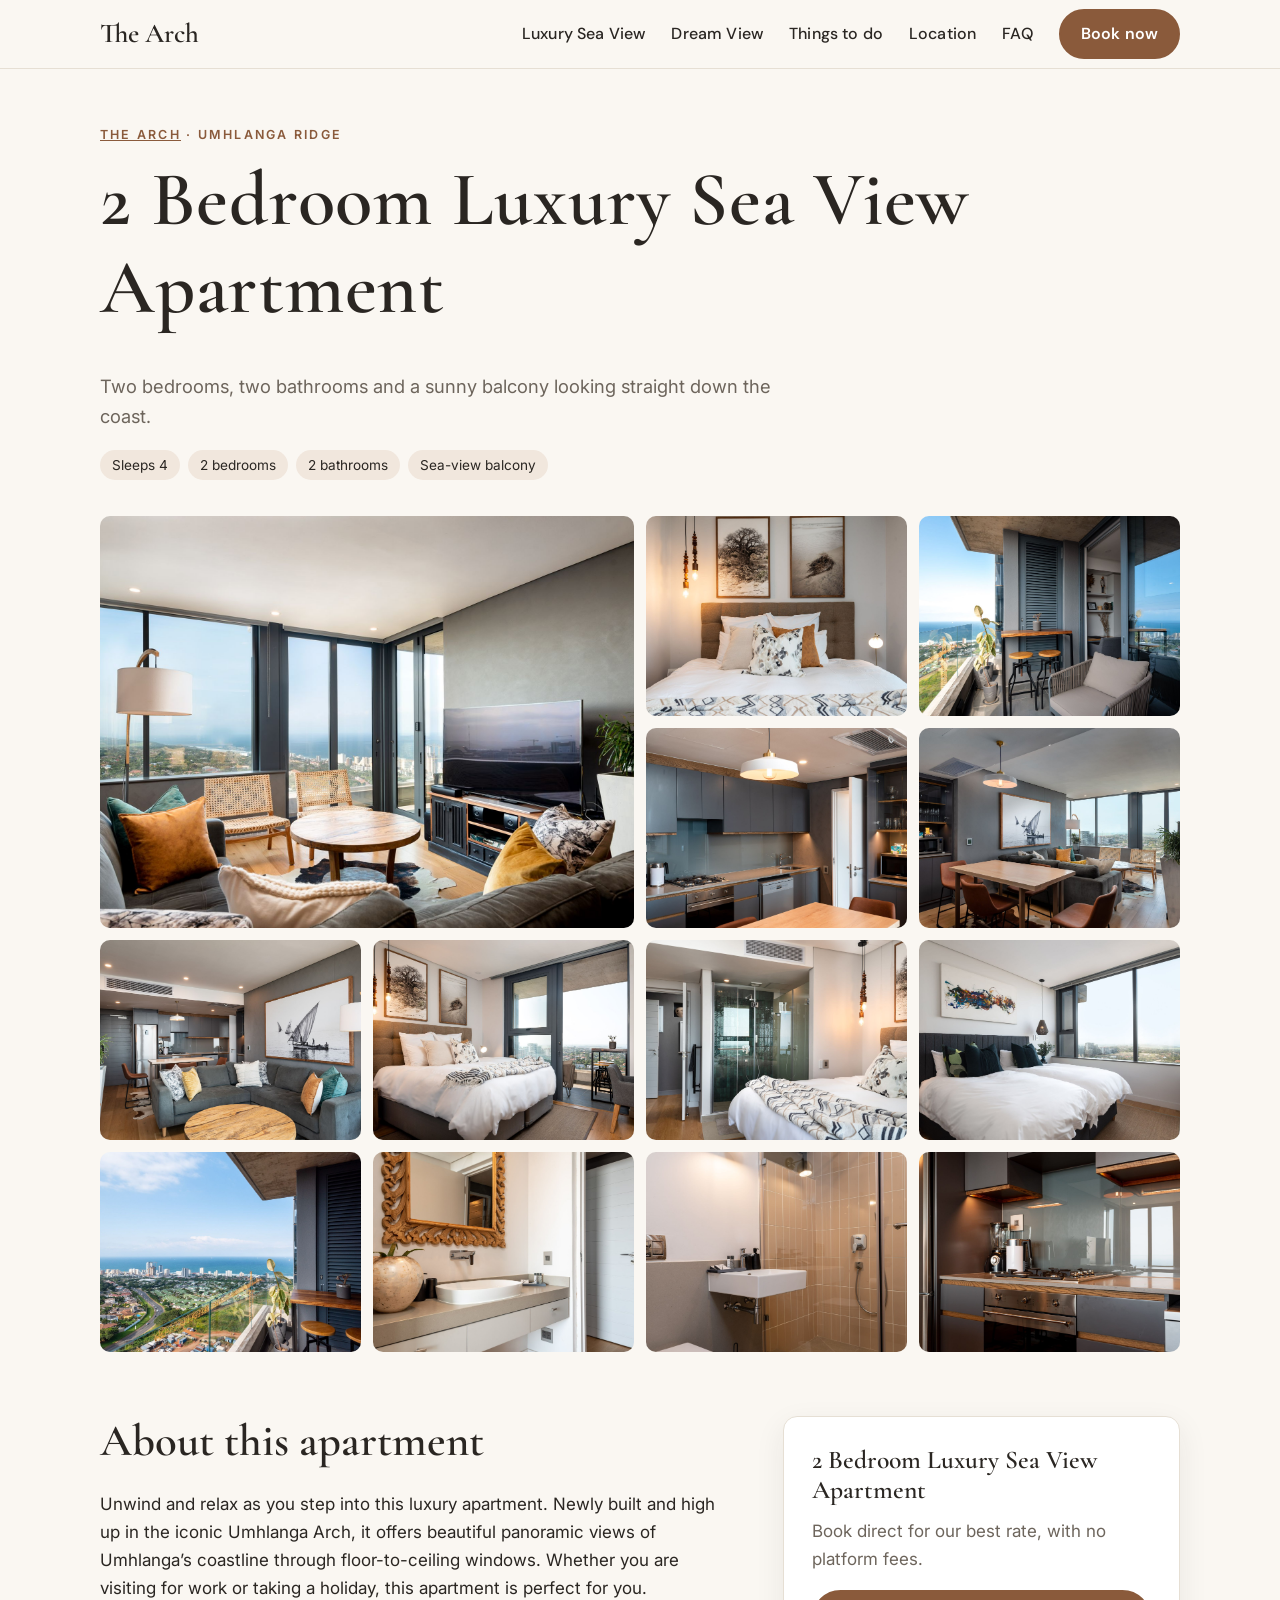
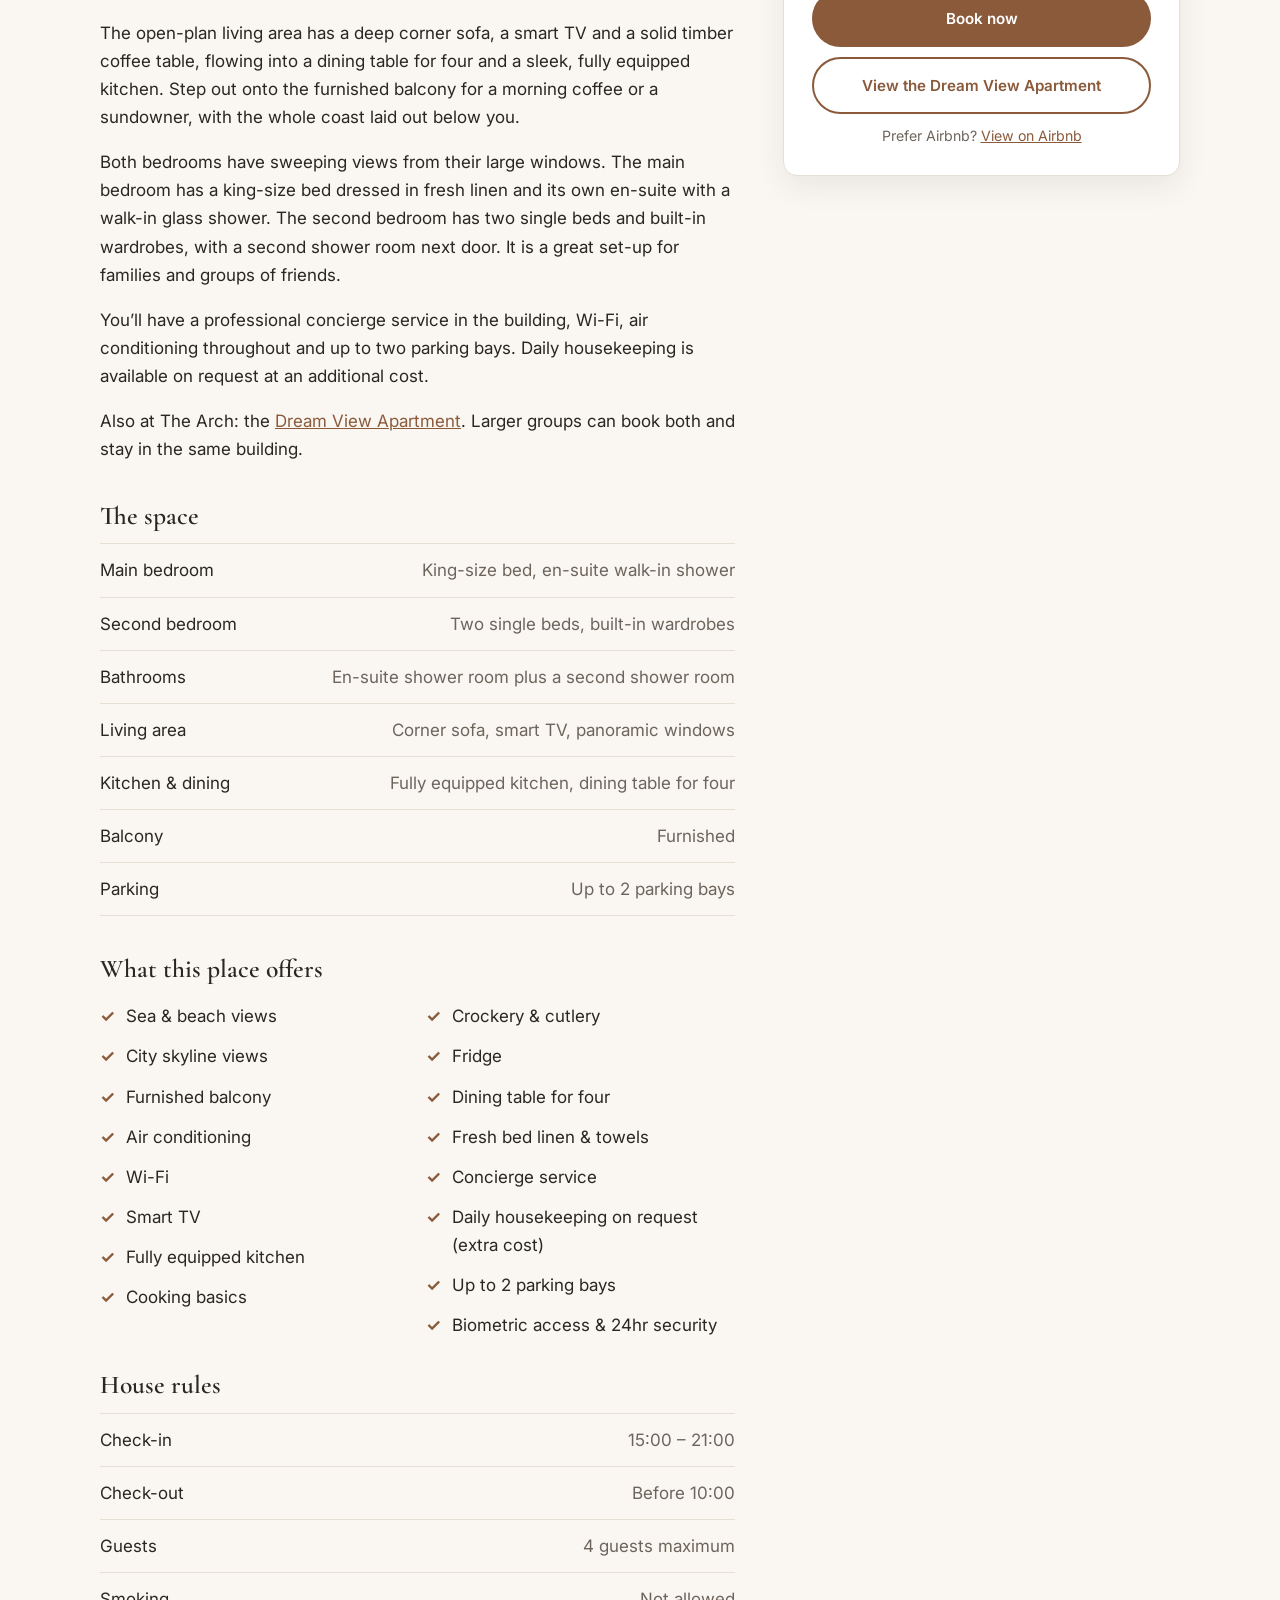
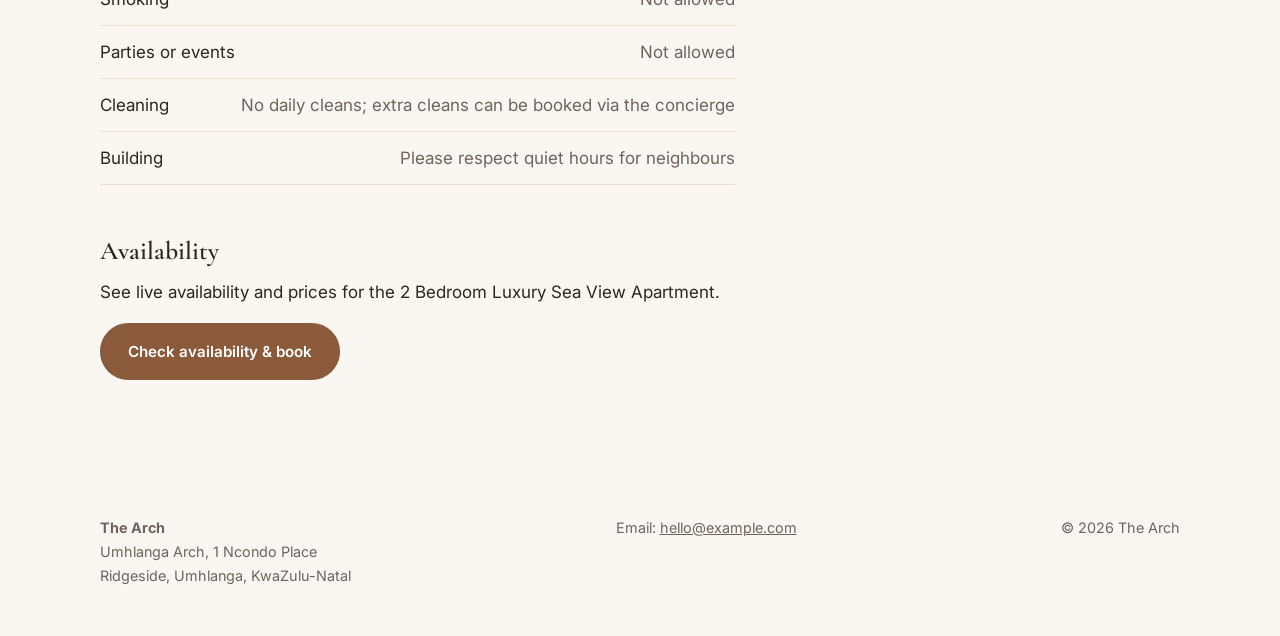
==== apartment-1.html @ df435fd0 "Use the balcony sea view as the home hero and add feature icons Co-Authored-By: Claude Opus 5.5 <nor" ====
<!DOCTYPE html>
<html lang="en-GB">
<head>
  <meta charset="utf-8">
  <meta name="viewport" content="width=device-width, initial-scale=1">
  <title>2 Bedroom Luxury Sea View Apartment | The Arch, Umhlanga</title>
  <meta name="description" content="2 Bedroom Luxury Sea View Apartment at The Arch, Umhlanga: Two bedrooms, two bathrooms and a sunny balcony looking straight down the coast.">
  <meta property="og:title" content="2 Bedroom Luxury Sea View Apartment | The Arch, Umhlanga">
  <meta property="og:description" content="2 Bedroom Luxury Sea View Apartment at The Arch, Umhlanga: Two bedrooms, two bathrooms and a sunny balcony looking straight down the coast.">
  <meta property="og:image" content="images/apartment-1/balcony-view.jpg">
  <link rel="preconnect" href="https://fonts.googleapis.com">
  <link rel="preconnect" href="https://fonts.gstatic.com" crossorigin>
  <link href="https://fonts.googleapis.com/css2?family=Cormorant+Garamond:wght@500;600&family=DM+Sans:wght@400;500;600&family=Inter:wght@400;600&display=swap" rel="stylesheet">
  <link rel="stylesheet" href="css/style.css">
</head>
<body>

<header class="site-header">
  <div class="container header-inner">
    <a class="brand" href="index.html">The Arch</a>
    <button class="nav-toggle" aria-label="Menu" aria-expanded="false">☰</button>
    <nav class="site-nav">
      <a href="apartment-1.html">Luxury Sea View</a>
      <a href="apartment-2.html">Dream View</a>
      <a href="things-to-do.html">Things to do</a>
      <a href="index.html#location">Location</a>
      <a href="index.html#faq">FAQ</a>
      <a class="btn" href="book.html">Book now</a>
    </nav>
  </div>
</header>

<section class="apt-hero">
  <div class="container">
    <div class="eyebrow"><a href="index.html">The Arch</a> · Umhlanga Ridge</div>
    <h1 data-apt-name="apartment-1">2 Bedroom Luxury Sea View Apartment</h1>
    <p class="lead">Two bedrooms, two bathrooms and a sunny balcony looking straight down the coast.</p>
    <ul class="facts"><li>Sleeps 4</li><li>2 bedrooms</li><li>2 bathrooms</li><li>Sea-view balcony</li></ul>
    <div class="gallery" data-gallery>
      <img src="images/apartment-1/cover.jpg" alt="Open-plan lounge with ocean views" loading="lazy">
      <img src="images/apartment-1/main-bedroom.jpg" alt="King bedroom" loading="lazy">
      <img src="images/apartment-1/balcony.jpg" alt="Furnished balcony with ocean view" loading="lazy">
      <img src="images/apartment-1/kitchen.jpg" alt="Fully equipped kitchen" loading="lazy">
      <img src="images/apartment-1/dining.jpg" alt="Dining and living area" loading="lazy">
      <img src="images/apartment-1/living.jpg" alt="Lounge with corner sofa" loading="lazy">
      <img src="images/apartment-1/main-bedroom-view.jpg" alt="Main bedroom with view" loading="lazy">
      <img src="images/apartment-1/ensuite.jpg" alt="En-suite with walk-in shower" loading="lazy">
      <img src="images/apartment-1/second-bedroom.jpg" alt="Twin bedroom" loading="lazy">
      <img src="images/apartment-1/balcony-view.jpg" alt="Balcony overlooking the coast" loading="lazy">
      <img src="images/apartment-1/vanity.jpg" alt="Bathroom vanity" loading="lazy">
      <img src="images/apartment-1/bathroom.jpg" alt="Second shower room" loading="lazy">
      <img src="images/apartment-1/kitchen-detail.jpg" alt="Kitchen details" loading="lazy">
    </div>
  </div>
</section>

<section class="section" style="padding-top:40px">
  <div class="container apt-layout">
    <div>
      <h2>About this apartment</h2>
      <p>Unwind and relax as you step into this luxury apartment. Newly built and high up in the iconic Umhlanga Arch, it offers beautiful panoramic views of Umhlanga’s coastline through floor-to-ceiling windows. Whether you are visiting for work or taking a holiday, this apartment is perfect for you.</p>
      <p>The open-plan living area has a deep corner sofa, a smart TV and a solid timber coffee table, flowing into a dining table for four and a sleek, fully equipped kitchen. Step out onto the furnished balcony for a morning coffee or a sundowner, with the whole coast laid out below you.</p>
      <p>Both bedrooms have sweeping views from their large windows. The main bedroom has a king-size bed dressed in fresh linen and its own en-suite with a walk-in glass shower. The second bedroom has two single beds and built-in wardrobes, with a second shower room next door. It is a great set-up for families and groups of friends.</p>
      <p>You’ll have a professional concierge service in the building, Wi-Fi, air conditioning throughout and up to two parking bays. Daily housekeeping is available on request at an additional cost.</p>
      <p>Also at The Arch: the <a href="apartment-2.html" data-apt-name="apartment-2">Dream View Apartment</a>. Larger groups can book both and stay in the same building.</p>

      <h3 style="margin-top:1.5em">The space</h3>
      <ul class="rules">
        <li><span>Main bedroom</span><span>King-size bed, en-suite walk-in shower</span></li>
        <li><span>Second bedroom</span><span>Two single beds, built-in wardrobes</span></li>
        <li><span>Bathrooms</span><span>En-suite shower room plus a second shower room</span></li>
        <li><span>Living area</span><span>Corner sofa, smart TV, panoramic windows</span></li>
        <li><span>Kitchen &amp; dining</span><span>Fully equipped kitchen, dining table for four</span></li>
        <li><span>Balcony</span><span>Furnished</span></li>
        <li><span>Parking</span><span>Up to 2 parking bays</span></li>
      </ul>

      <h3 style="margin-top:1.5em">What this place offers</h3>
      <ul class="amenities"><li>Sea &amp; beach views</li><li>City skyline views</li><li>Furnished balcony</li><li>Air conditioning</li><li>Wi-Fi</li><li>Smart TV</li><li>Fully equipped kitchen</li><li>Cooking basics</li><li>Crockery &amp; cutlery</li><li>Fridge</li><li>Dining table for four</li><li>Fresh bed linen &amp; towels</li><li>Concierge service</li><li>Daily housekeeping on request (extra cost)</li><li>Up to 2 parking bays</li><li>Biometric access &amp; 24hr security</li></ul>

      <h3>House rules</h3>
      <ul class="rules">
        <li><span>Check-in</span><span>15:00 – 21:00</span></li>
        <li><span>Check-out</span><span>Before 10:00</span></li>
        <li><span>Guests</span><span>4 guests maximum</span></li>
        <li><span>Smoking</span><span>Not allowed</span></li>
        <li><span>Parties or events</span><span>Not allowed</span></li>
        <li><span>Cleaning</span><span>No daily cleans; extra cleans can be booked via the concierge</span></li>
        <li><span>Building</span><span>Please respect quiet hours for neighbours</span></li>
      </ul>

      <h3 style="margin-top:2em" id="availability">Availability</h3>
      <div data-embed="apartment-1">
        <p>See live availability and prices for the <span data-apt-name="apartment-1">2 Bedroom Luxury Sea View Apartment</span>.</p>
        <a class="btn" data-book="apartment-1" href="book.html">Check availability &amp; book</a>
      </div>
    </div>

    <aside class="book-panel">
      <h3 data-apt-name="apartment-1">2 Bedroom Luxury Sea View Apartment</h3>
      <p style="color:var(--muted)">Book direct for our best rate, with no platform fees.</p>
      <a class="btn" data-book="apartment-1" href="book.html">Book now</a>
      <a class="btn ghost" href="apartment-2.html">View the <span data-apt-name="apartment-2">Dream View Apartment</span></a>
      <small>Prefer Airbnb? <a data-airbnb="apartment-1" href="#">View on Airbnb</a></small>
    </aside>
  </div>
</section>

<footer class="site-footer">
  <div class="container footer-inner">
    <div><strong>The Arch</strong><br>Umhlanga Arch, 1 Ncondo Place<br>Ridgeside, Umhlanga, KwaZulu-Natal</div>
    <div>
      Email: <a data-email href="#"></a><br>
      <span data-phone-wrap>Phone / WhatsApp: <a data-phone href="#"></a></span>
    </div>
    <div>© <span id="year"></span> The Arch</div>
  </div>
</footer>

<div class="lightbox" hidden>
  <button class="lightbox-close" aria-label="Close">×</button>
  <button class="lightbox-prev" aria-label="Previous photo">‹</button>
  <img alt="">
  <button class="lightbox-next" aria-label="Next photo">›</button>
</div>

<script src="js/config.js"></script>
<script src="js/main.js"></script>
</body>
</html>
---- css/style.css ----
:root {
  --bg: #faf7f2;
  --surface: #ffffff;
  --ink: #2a2622;
  --muted: #6d655c;
  --line: #e6dfd4;
  --accent: #8a5a3b;
  --accent-ink: #ffffff;
  --accent-soft: #f1e7dd;
  --radius: 14px;
  --shadow: 0 10px 30px rgba(42, 38, 34, 0.08);
  --max: 1120px;
  --serif: "Cormorant Garamond", Georgia, "Times New Roman", serif;
  --sans: "Inter", system-ui, -apple-system, "Segoe UI", Roboto, sans-serif;
}

*, *::before, *::after { box-sizing: border-box; }
html { scroll-behavior: smooth; }
body {
  margin: 0;
  background: var(--bg);
  color: var(--ink);
  font-family: var(--sans);
  font-size: 17px;
  line-height: 1.65;
  -webkit-font-smoothing: antialiased;
}
img { max-width: 100%; display: block; }
a { color: var(--accent); }
h1, h2, h3 { font-family: var(--serif); font-weight: 600; line-height: 1.15; margin: 0 0 .5em; }
h1 { font-size: clamp(2.6rem, 7vw, 4.8rem); letter-spacing: .01em; }
h2 { font-size: clamp(2rem, 4.5vw, 2.8rem); }
h3 { font-size: 1.6rem; }
p { margin: 0 0 1em; }

.container { width: 100%; max-width: var(--max); margin: 0 auto; padding: 0 20px; }
.section { padding: 88px 0; }
.section.alt { background: var(--surface); border-top: 1px solid var(--line); border-bottom: 1px solid var(--line); }
.eyebrow { text-transform: uppercase; letter-spacing: .18em; font-size: .78rem; color: var(--accent); font-weight: 600; margin-bottom: .8em; }
.lead { font-size: 1.15rem; color: var(--muted); max-width: 680px; }
.center { text-align: center; }
.center .lead { margin-left: auto; margin-right: auto; }

/* Buttons */
.btn {
  display: inline-block; padding: 14px 26px; border-radius: 999px;
  background: var(--accent); color: var(--accent-ink); text-decoration: none;
  font-weight: 600; font-size: .95rem; border: 2px solid var(--accent);
  transition: transform .15s ease, background .15s ease;
}
.btn:hover { transform: translateY(-1px); background: #744a2f; border-color: #744a2f; }
.btn.ghost { background: transparent; color: var(--accent); }
.btn.ghost:hover { background: var(--accent-soft); }
.btn.light { background: #fff; color: var(--ink); border-color: #fff; }
.btn.outline-light { background: transparent; color: #fff; border-color: #fff; }
.btn.outline-light:hover { background: rgba(255,255,255,.15); }
.btn-row { display: flex; flex-wrap: wrap; gap: 12px; }

/* Header */
.site-header {
  position: sticky; top: 0; z-index: 50;
  background: rgba(250, 247, 242, .92); backdrop-filter: blur(8px);
  border-bottom: 1px solid var(--line);
}
.header-inner { display: flex; align-items: center; justify-content: space-between; height: 68px; }
.brand { font-family: var(--serif); font-size: 1.7rem; font-weight: 600; color: var(--ink); text-decoration: none; }
.site-nav { display: flex; gap: 26px; align-items: center; }
.site-nav a { color: var(--ink); text-decoration: none; font-family: "DM Sans", var(--sans); font-size: 1rem; font-weight: 500; letter-spacing: .01em; }
.site-nav a:hover { color: var(--accent); }
.site-nav .btn { color: var(--accent-ink); padding: 10px 20px; font-weight: 600; }
.nav-toggle { display: none; background: none; border: 0; font-size: 1.6rem; cursor: pointer; color: var(--ink); }

@media (max-width: 820px) {
  .nav-toggle { display: block; }
  .site-nav {
    display: none; position: absolute; top: 68px; left: 0; right: 0;
    flex-direction: column; gap: 0; background: var(--bg); border-bottom: 1px solid var(--line);
  }
  .site-nav.open { display: flex; }
  .site-nav a { padding: 14px 20px; width: 100%; }
  .site-nav .btn { margin: 10px 20px 16px; width: auto; text-align: center; }
}

/* Hero */
.hero { position: relative; min-height: 78vh; display: flex; align-items: flex-end; color: #fff; overflow: hidden; }
.hero-media { position: absolute; inset: 0; width: 100%; height: 100%; object-fit: cover; }
.hero::after { content: ""; position: absolute; inset: 0; background: linear-gradient(180deg, rgba(0,0,0,.1) 20%, rgba(0,0,0,.65)); }
.hero-content { position: relative; z-index: 1; padding-bottom: 72px; }
.hero .eyebrow { color: #f3dcc8; }
.hero p { font-size: 1.2rem; max-width: 560px; opacity: .95; }

/* Apartment cards */
.grid-2 { display: grid; grid-template-columns: repeat(2, 1fr); gap: 32px; }
@media (max-width: 820px) { .grid-2 { grid-template-columns: 1fr; } }
.card { background: var(--surface); border: 1px solid var(--line); border-radius: var(--radius); overflow: hidden; box-shadow: var(--shadow); display: flex; flex-direction: column; }
.card-media { aspect-ratio: 4 / 3; width: 100%; object-fit: cover; }
.card-body { padding: 28px; display: flex; flex-direction: column; flex: 1; }
.card-body .btn-row { margin-top: auto; padding-top: 12px; }
.facts { display: flex; flex-wrap: wrap; gap: 8px; list-style: none; padding: 0; margin: 0 0 18px; }
.facts li { background: var(--accent-soft); color: var(--ink); border-radius: 999px; padding: 4px 12px; font-size: .85rem; }

/* Features */
.features { display: grid; grid-template-columns: repeat(auto-fit, minmax(220px, 1fr)); gap: 24px; margin-top: 40px; }
.feature { padding: 8px 12px; text-align: center; }
.feature-icon { width: 44px; height: 44px; margin: 0 auto 14px; display: block; fill: none; stroke: var(--accent); stroke-width: 1.4; stroke-linecap: round; stroke-linejoin: round; }
.feature h3 { font-size: 1.3rem; margin-bottom: .3em; }
.feature p { color: var(--muted); margin: 0; font-size: .95rem; }

/* Gallery */
.gallery { display: grid; grid-template-columns: repeat(4, 1fr); grid-auto-rows: 200px; gap: 12px; margin-top: 36px; }
.gallery > * { width: 100%; height: 100%; object-fit: cover; border-radius: 10px; }
.gallery > :first-child { grid-column: span 2; grid-row: span 2; }
@media (max-width: 820px) {
  .gallery { grid-template-columns: repeat(2, 1fr); grid-auto-rows: 160px; }
}

.gallery img { cursor: zoom-in; transition: opacity .15s ease; }
.gallery img:hover { opacity: .9; }
.lightbox { position: fixed; inset: 0; z-index: 100; background: rgba(20, 18, 16, .94); display: flex; align-items: center; justify-content: center; padding: 24px; }
.lightbox[hidden] { display: none; }
.lightbox img { max-width: 100%; max-height: 90vh; border-radius: 8px; }
.lightbox button { position: absolute; background: none; border: 0; color: #fff; font-size: 2.6rem; cursor: pointer; padding: 8px 16px; line-height: 1; }
.lightbox-close { top: 12px; right: 12px; }
.lightbox-prev { left: 8px; top: 50%; transform: translateY(-50%); }
.lightbox-next { right: 8px; top: 50%; transform: translateY(-50%); }

/* Apartment page */
.apt-hero { padding: 56px 0 24px; }
.apt-layout { display: grid; grid-template-columns: 1.6fr 1fr; gap: 48px; align-items: start; }
@media (max-width: 900px) { .apt-layout { grid-template-columns: 1fr; } }
.book-panel { position: sticky; top: 92px; background: var(--surface); border: 1px solid var(--line); border-radius: var(--radius); padding: 28px; box-shadow: var(--shadow); }
.book-panel .btn { width: 100%; text-align: center; margin-bottom: 10px; }
.book-panel small { color: var(--muted); display: block; text-align: center; }
.amenities { columns: 2; list-style: none; padding: 0; margin: 0 0 1.5em; }
.amenities li { padding: 6px 0 6px 26px; position: relative; break-inside: avoid; }
.amenities li::before { content: "✓"; position: absolute; left: 0; color: var(--accent); font-weight: 700; }
@media (max-width: 560px) { .amenities { columns: 1; } }
.rules { list-style: none; padding: 0; margin: 0; border-top: 1px solid var(--line); }
.rules li { display: flex; justify-content: space-between; gap: 16px; padding: 12px 0; border-bottom: 1px solid var(--line); }
.rules li span:last-child { color: var(--muted); text-align: right; }

/* Booking */
.booking-frame { width: 100%; min-height: 640px; border: 1px solid var(--line); border-radius: var(--radius); background: #fff; }
.book-choice { text-align: center; }
.book-choice .card-body { align-items: center; }

/* Reviews */
.reviews { display: grid; grid-template-columns: repeat(auto-fit, minmax(260px, 1fr)); gap: 24px; margin-top: 36px; }
.review { background: var(--bg); border: 1px solid var(--line); border-radius: var(--radius); padding: 28px; }
.review p { font-family: var(--serif); font-size: 1.25rem; line-height: 1.45; }
.review cite { color: var(--muted); font-style: normal; font-size: .9rem; }
.stars { color: var(--accent); letter-spacing: 2px; margin-bottom: 10px; }

/* Location */
.map-wrap { border-radius: var(--radius); overflow: hidden; border: 1px solid var(--line); aspect-ratio: 16 / 10; }
.map-wrap iframe { width: 100%; height: 100%; border: 0; }
.nearby { list-style: none; padding: 0; margin: 0; }
.nearby li { display: flex; justify-content: space-between; padding: 10px 0; border-bottom: 1px solid var(--line); }
.nearby li span:last-child { color: var(--muted); }

/* FAQ */
.faq { max-width: 760px; margin: 36px auto 0; }
.faq details { border-bottom: 1px solid var(--line); padding: 18px 0; }
.faq summary { cursor: pointer; font-weight: 600; list-style: none; display: flex; justify-content: space-between; }
.faq summary::after { content: "+"; color: var(--accent); font-size: 1.3rem; line-height: 1; }
.faq details[open] summary::after { content: "–"; }
.faq details p { color: var(--muted); margin: 12px 0 0; }

/* CTA band */
.cta-band { background: var(--ink); color: #fff; text-align: center; padding: 80px 0; }
.cta-band .lead { color: #d8d0c6; }
.cta-band .btn-row { justify-content: center; margin-top: 24px; }

/* Footer */
.site-footer { padding: 48px 0; font-size: .9rem; color: var(--muted); }
.footer-inner { display: flex; flex-wrap: wrap; justify-content: space-between; gap: 24px; }
.site-footer a { color: var(--muted); }

/* Things to do */
.hero-short { min-height: 52vh; }
.place-grid { display: grid; grid-template-columns: repeat(auto-fill, minmax(300px, 1fr)); gap: 24px; margin-top: 28px; align-items: start; }
.place { background: var(--surface); border: 1px solid var(--line); border-radius: var(--radius); overflow: hidden; }
.place summary { list-style: none; cursor: pointer; display: block; }
.place summary::-webkit-details-marker { display: none; }
.place summary:focus-visible { outline: 3px solid var(--accent); outline-offset: 2px; }
.place-media { position: relative; display: block; aspect-ratio: 4 / 3; }
.place-media img { width: 100%; height: 100%; object-fit: cover; transition: transform .4s ease; }
.place summary:hover .place-media img { transform: scale(1.03); }
.place-media::after { content: ""; position: absolute; inset: 0; background: linear-gradient(180deg, rgba(0,0,0,0) 35%, rgba(0,0,0,.78)); }
.place-label { position: absolute; left: 18px; right: 18px; bottom: 16px; z-index: 1; color: #fff; display: flex; flex-direction: column; gap: 2px; }
.place-label .place-title { font-family: var(--serif); font-size: 1.6rem; line-height: 1.15; text-shadow: 0 1px 8px rgba(0,0,0,.45); }
.place-label .place-time { color: #f3dcc8; font-size: .85rem; font-weight: 600; }
.place-more { display: flex; justify-content: space-between; align-items: center; padding: 12px 18px; color: var(--accent); font-size: .9rem; font-weight: 600; }
.place-more::after { content: "+"; font-size: 1.3rem; line-height: 1; }
.place[open] .place-more::after { content: "–"; }
.place p { margin: 0; padding: 0 18px 18px; color: var(--muted); font-size: .95rem; }
.place-list { display: grid; grid-template-columns: repeat(auto-fill, minmax(300px, 1fr)); gap: 16px; margin-top: 28px; align-items: start; }
.section.alt .place { background: var(--bg); }
.place-text summary { padding: 18px 18px 0; display: flex; flex-direction: column; gap: 2px; }
.place-text .place-title { font-family: var(--serif); font-size: 1.4rem; line-height: 1.2; }
.place-text .place-time { color: var(--accent); font-size: .85rem; font-weight: 600; }
.place-text .place-more { padding: 10px 0 16px; }
@media (prefers-reduced-motion: reduce) { .place-media img { transition: none; } }
.tip-grid { display: grid; grid-template-columns: repeat(var(--cols, 3), minmax(0, 1fr)); gap: 20px; margin-top: 24px; }
@media (max-width: 960px) { .tip-grid { grid-template-columns: repeat(2, minmax(0, 1fr)); } }
@media (max-width: 600px) { .tip-grid { grid-template-columns: 1fr; } }
.tip { background: var(--surface); border: 1px solid var(--line); border-radius: var(--radius); overflow: hidden; display: flex; flex-direction: column; }
.tip-img { width: 100%; aspect-ratio: 4 / 3; object-fit: cover; }
.tip-body { padding: 22px; display: flex; flex-direction: column; flex: 1; }
.section.alt .tip { background: var(--bg); }
.tip h3 { font-size: 1.45rem; margin-bottom: .15em; }
.tip-meta { color: var(--accent); font-size: .85rem; font-weight: 600; margin-bottom: .7em; }
.tip p { color: var(--muted); font-size: .95rem; margin: 0 0 1em; }
.tip a { margin-top: auto; font-weight: 600; font-size: .9rem; text-decoration: none; }
.tip a:hover { text-decoration: underline; }
.map-card { position: relative; display: block; border-radius: var(--radius); overflow: hidden; aspect-ratio: 16 / 10; max-width: 100%; }
.map-card img { width: 100%; height: 100%; object-fit: cover; transition: transform .4s ease; }
.map-card:hover img { transform: scale(1.03); }
.map-card::after { content: ""; position: absolute; inset: 0; background: linear-gradient(180deg, rgba(0,0,0,0) 40%, rgba(0,0,0,.7)); }
.map-card-label { position: absolute; left: 20px; right: 20px; bottom: 18px; z-index: 1; color: #fff; font-family: var(--serif); font-size: 1.5rem; display: flex; flex-direction: column; gap: 4px; }
.map-card-label span { font-family: var(--sans); font-size: .9rem; font-weight: 600; color: #f3dcc8; }
.map-wrap img { width: 100%; height: 100%; object-fit: cover; }
.credits { padding: 28px 0; font-size: .8rem; color: var(--muted); }
.credits summary { cursor: pointer; font-weight: 600; }
.credits ul { margin: 12px 0; padding-left: 18px; columns: 2; column-gap: 32px; }
.credits li { break-inside: avoid; margin-bottom: 4px; }
.credits a { color: var(--muted); }
@media (max-width: 700px) { .credits ul { columns: 1; } }
.gallery-7 > :nth-child(n+6) { grid-column: span 2; }
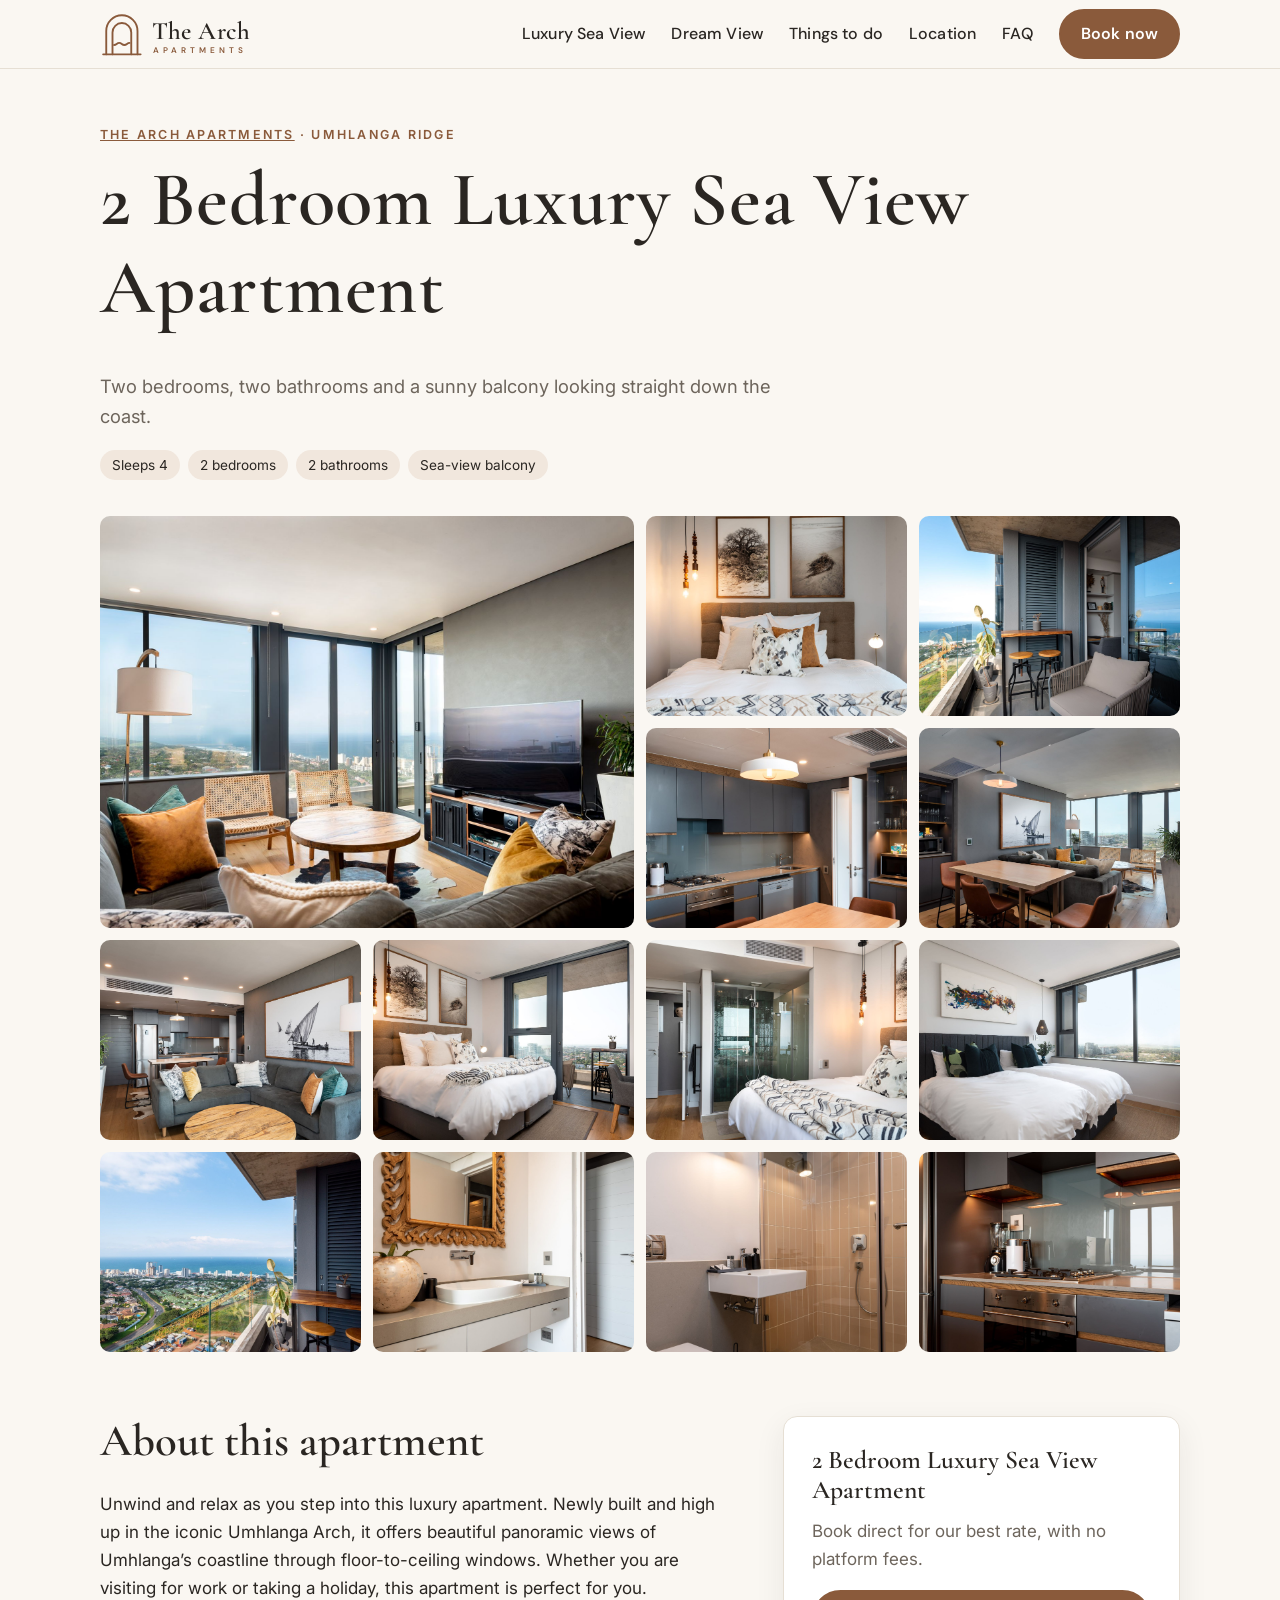
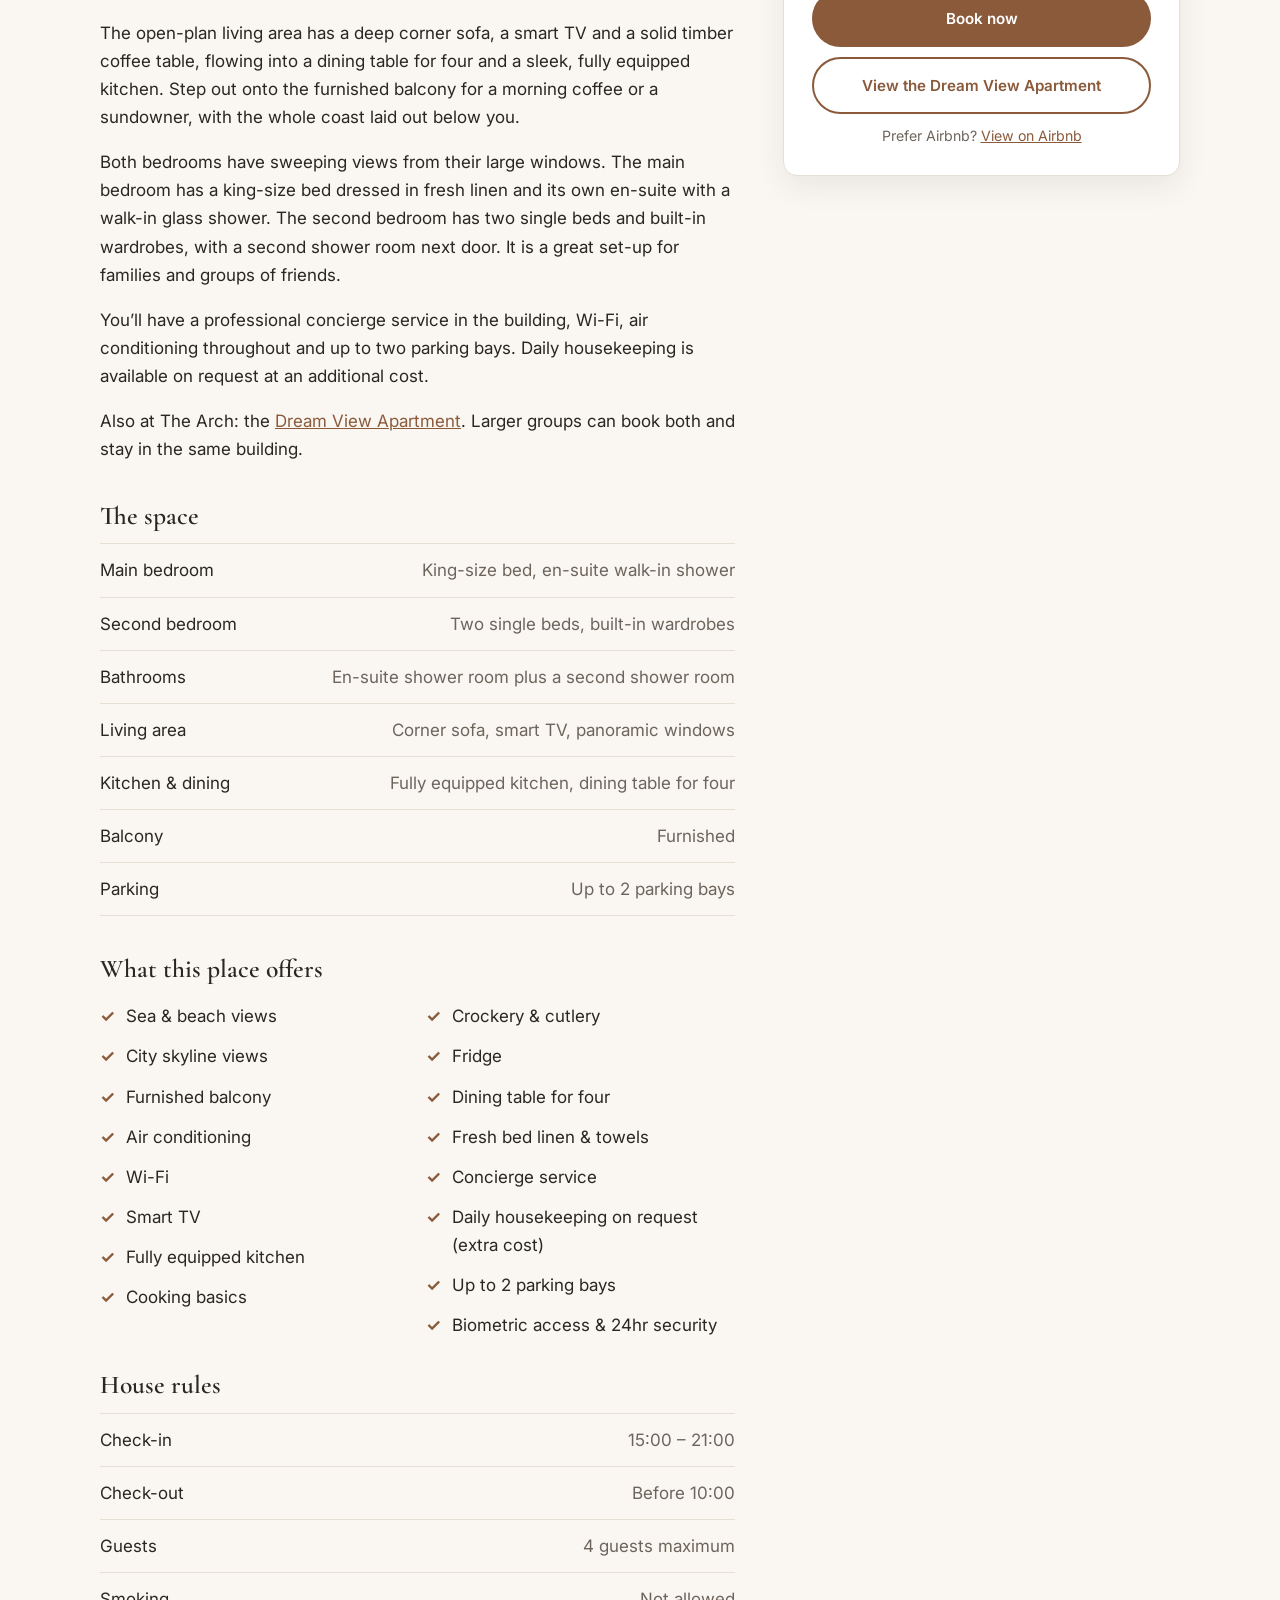
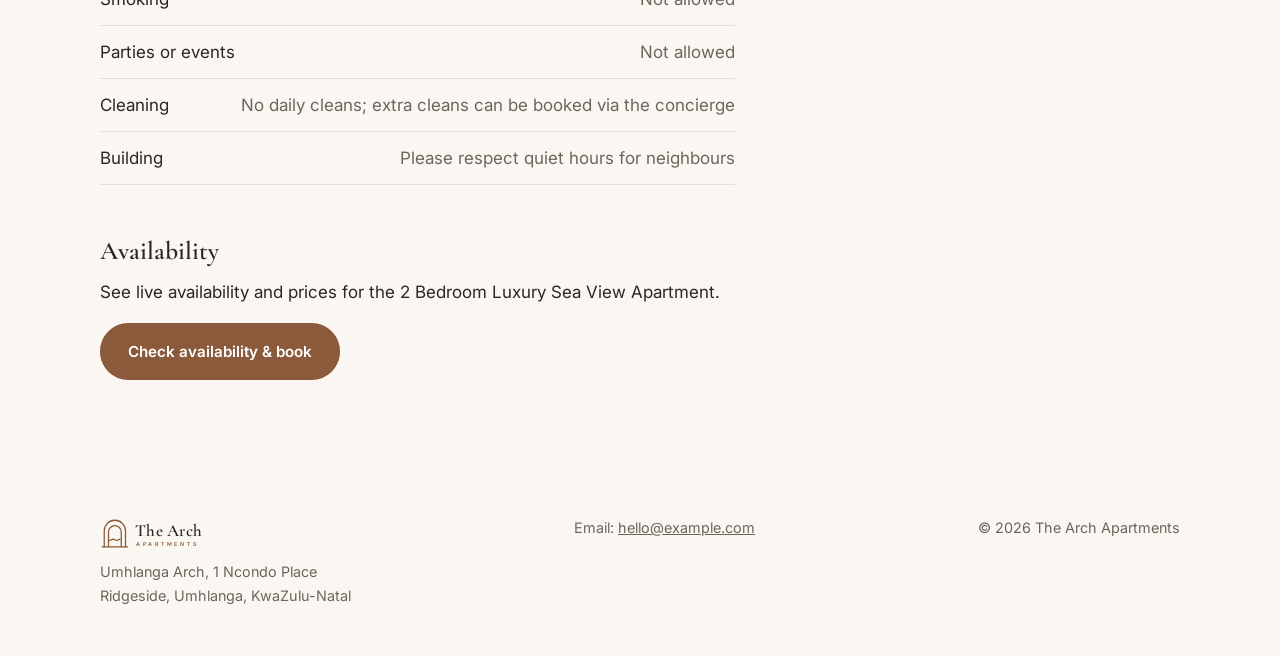
==== commit fee14d92: "Rebrand as The Arch Apartments with its own logo Add an arch-and-wave logo (SVG and PNG, light and d" ====
--- a/apartment-1.html
+++ b/apartment-1.html
@@ -3,21 +3,22 @@
 <head>
   <meta charset="utf-8">
   <meta name="viewport" content="width=device-width, initial-scale=1">
-  <title>2 Bedroom Luxury Sea View Apartment | The Arch, Umhlanga</title>
+  <title>2 Bedroom Luxury Sea View Apartment | The Arch Apartments, Umhlanga</title>
   <meta name="description" content="2 Bedroom Luxury Sea View Apartment at The Arch, Umhlanga: Two bedrooms, two bathrooms and a sunny balcony looking straight down the coast.">
-  <meta property="og:title" content="2 Bedroom Luxury Sea View Apartment | The Arch, Umhlanga">
+  <meta property="og:title" content="2 Bedroom Luxury Sea View Apartment | The Arch Apartments, Umhlanga">
   <meta property="og:description" content="2 Bedroom Luxury Sea View Apartment at The Arch, Umhlanga: Two bedrooms, two bathrooms and a sunny balcony looking straight down the coast.">
-  <meta property="og:image" content="images/apartment-1/balcony-view.jpg">
+  <meta property="og:image" content="images/building/view-south.jpg">
   <link rel="preconnect" href="https://fonts.googleapis.com">
   <link rel="preconnect" href="https://fonts.gstatic.com" crossorigin>
   <link href="https://fonts.googleapis.com/css2?family=Cormorant+Garamond:wght@500;600&family=DM+Sans:wght@400;500;600&family=Inter:wght@400;600&display=swap" rel="stylesheet">
+  <link rel="icon" href="images/brand/icon.svg" type="image/svg+xml">
   <link rel="stylesheet" href="css/style.css">
 </head>
 <body>
 
 <header class="site-header">
   <div class="container header-inner">
-    <a class="brand" href="index.html">The Arch</a>
+    <a class="brand" href="index.html"><svg class="logo" viewBox="0 0 300 64" role="img" aria-label="The Arch Apartments">  <g fill="none" stroke="var(--accent)" stroke-width="2.4" stroke-linecap="round" stroke-linejoin="round">    <path d="M8 58V28a20 20 0 0 1 40 0v30"/>    <path d="M16 58V30a12 12 0 0 1 24 0v28"/>    <path d="M18 46c3.3 0 3.3-2.6 6.6-2.6s3.3 2.6 6.6 2.6 3.3-2.6 6.6-2.6"/>    <path d="M4 58h48"/>  </g>  <text x="66" y="38" font-family="Cormorant Garamond, Georgia, serif" font-size="32" font-weight="600" fill="var(--ink)" letter-spacing="0.5">The Arch</text>  <text x="67.5" y="56" font-family="DM Sans, Helvetica Neue, Arial, sans-serif" font-size="10.5" font-weight="600" fill="var(--accent)" letter-spacing="5.2">APARTMENTS</text></svg></a>
     <button class="nav-toggle" aria-label="Menu" aria-expanded="false">☰</button>
     <nav class="site-nav">
       <a href="apartment-1.html">Luxury Sea View</a>
@@ -32,7 +33,7 @@
 
 <section class="apt-hero">
   <div class="container">
-    <div class="eyebrow"><a href="index.html">The Arch</a> · Umhlanga Ridge</div>
+    <div class="eyebrow"><a href="index.html">The Arch Apartments</a> · Umhlanga Ridge</div>
     <h1 data-apt-name="apartment-1">2 Bedroom Luxury Sea View Apartment</h1>
     <p class="lead">Two bedrooms, two bathrooms and a sunny balcony looking straight down the coast.</p>
     <ul class="facts"><li>Sleeps 4</li><li>2 bedrooms</li><li>2 bathrooms</li><li>Sea-view balcony</li></ul>
@@ -108,12 +109,12 @@
 
 <footer class="site-footer">
   <div class="container footer-inner">
-    <div><strong>The Arch</strong><br>Umhlanga Arch, 1 Ncondo Place<br>Ridgeside, Umhlanga, KwaZulu-Natal</div>
+    <div><span class="footer-logo"><svg class="logo" viewBox="0 0 300 64" role="img" aria-label="The Arch Apartments">  <g fill="none" stroke="var(--accent)" stroke-width="2.4" stroke-linecap="round" stroke-linejoin="round">    <path d="M8 58V28a20 20 0 0 1 40 0v30"/>    <path d="M16 58V30a12 12 0 0 1 24 0v28"/>    <path d="M18 46c3.3 0 3.3-2.6 6.6-2.6s3.3 2.6 6.6 2.6 3.3-2.6 6.6-2.6"/>    <path d="M4 58h48"/>  </g>  <text x="66" y="38" font-family="Cormorant Garamond, Georgia, serif" font-size="32" font-weight="600" fill="var(--ink)" letter-spacing="0.5">The Arch</text>  <text x="67.5" y="56" font-family="DM Sans, Helvetica Neue, Arial, sans-serif" font-size="10.5" font-weight="600" fill="var(--accent)" letter-spacing="5.2">APARTMENTS</text></svg></span>Umhlanga Arch, 1 Ncondo Place<br>Ridgeside, Umhlanga, KwaZulu-Natal</div>
     <div>
       Email: <a data-email href="#"></a><br>
       <span data-phone-wrap>Phone / WhatsApp: <a data-phone href="#"></a></span>
     </div>
-    <div>© <span id="year"></span> The Arch</div>
+    <div>© <span id="year"></span> The Arch Apartments</div>
   </div>
 </footer>
 
--- a/css/style.css
+++ b/css/style.css
@@ -63,7 +63,7 @@
   border-bottom: 1px solid var(--line);
 }
 .header-inner { display: flex; align-items: center; justify-content: space-between; height: 68px; }
-.brand { font-family: var(--serif); font-size: 1.7rem; font-weight: 600; color: var(--ink); text-decoration: none; }
+.brand { display: flex; align-items: center; }
 .site-nav { display: flex; gap: 26px; align-items: center; }
 .site-nav a { color: var(--ink); text-decoration: none; font-family: "DM Sans", var(--sans); font-size: 1rem; font-weight: 500; letter-spacing: .01em; }
 .site-nav a:hover { color: var(--accent); }
@@ -227,3 +227,6 @@
 .credits a { color: var(--muted); }
 @media (max-width: 700px) { .credits ul { columns: 1; } }
 .gallery-7 > :nth-child(n+6) { grid-column: span 2; }
+.logo { height: 50px; width: auto; display: block; }
+.footer-logo { display: block; margin-bottom: 10px; }
+.footer-logo .logo { height: 34px; }
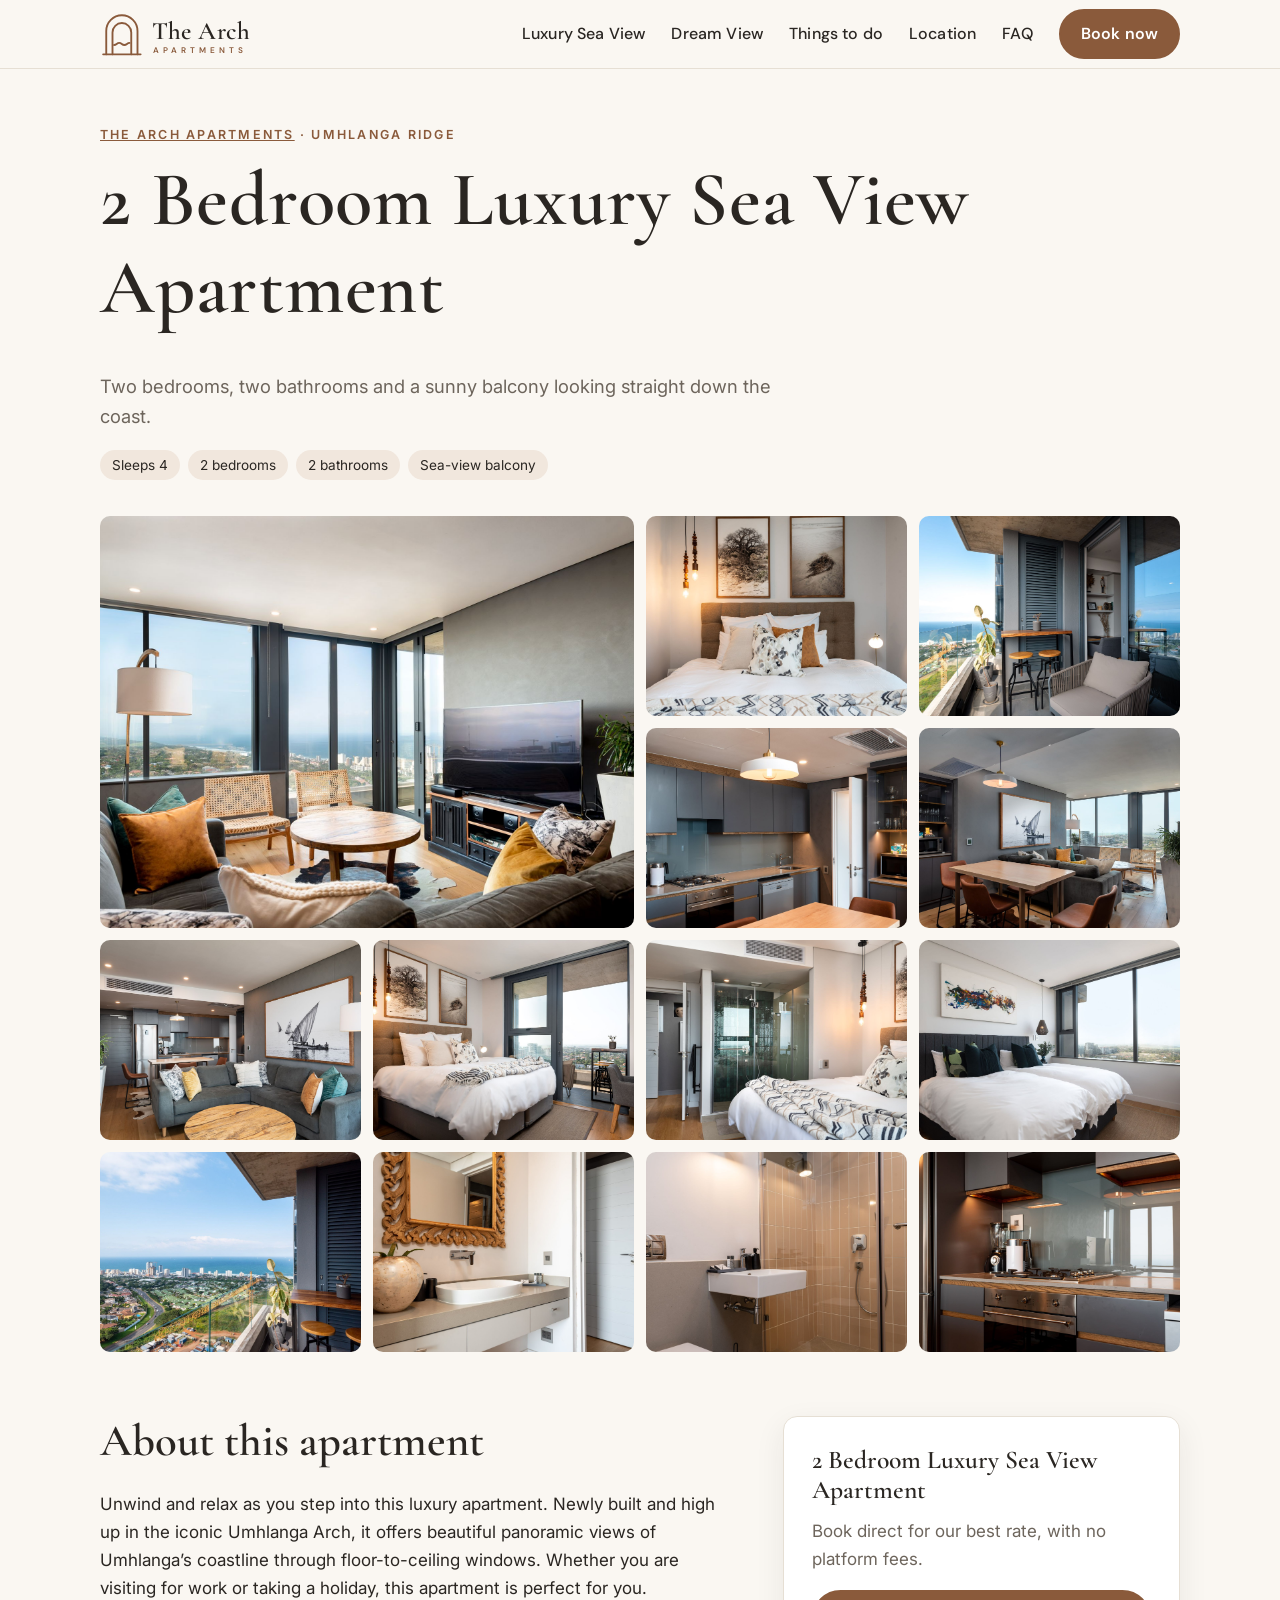
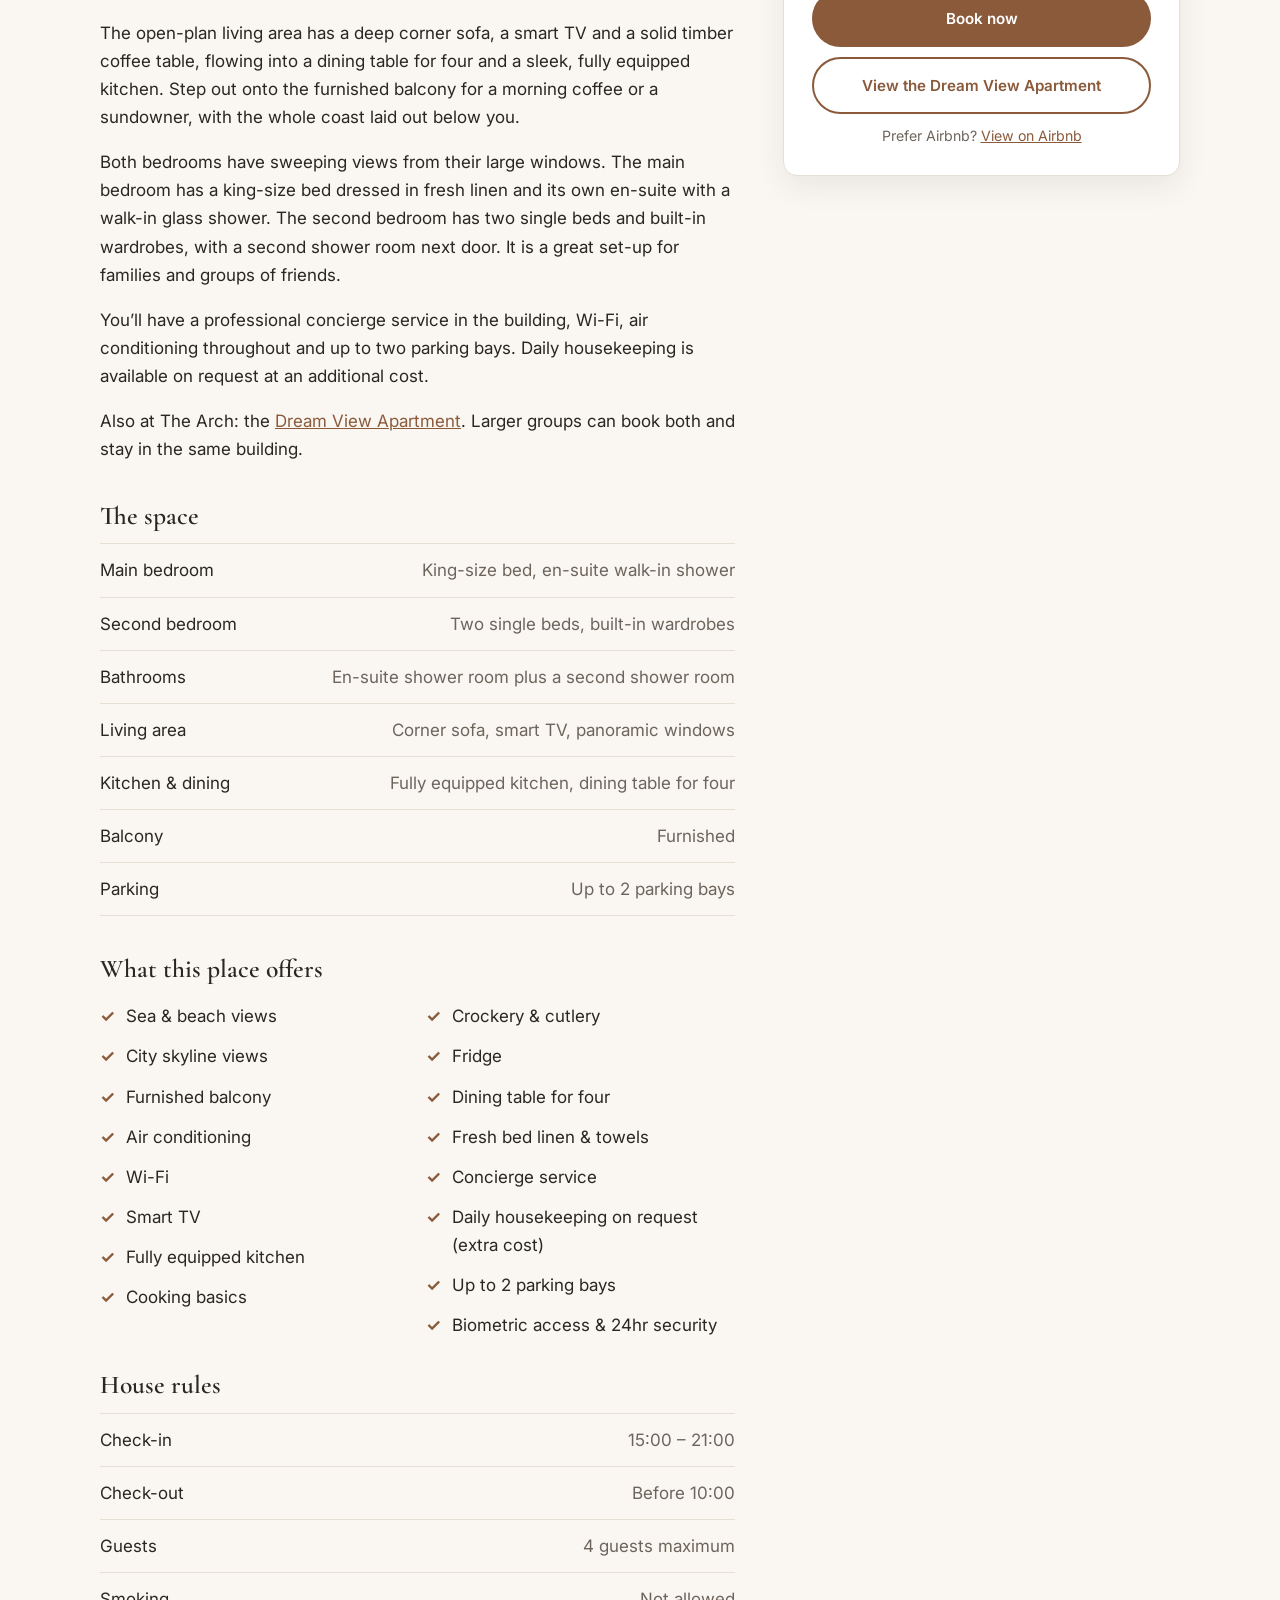
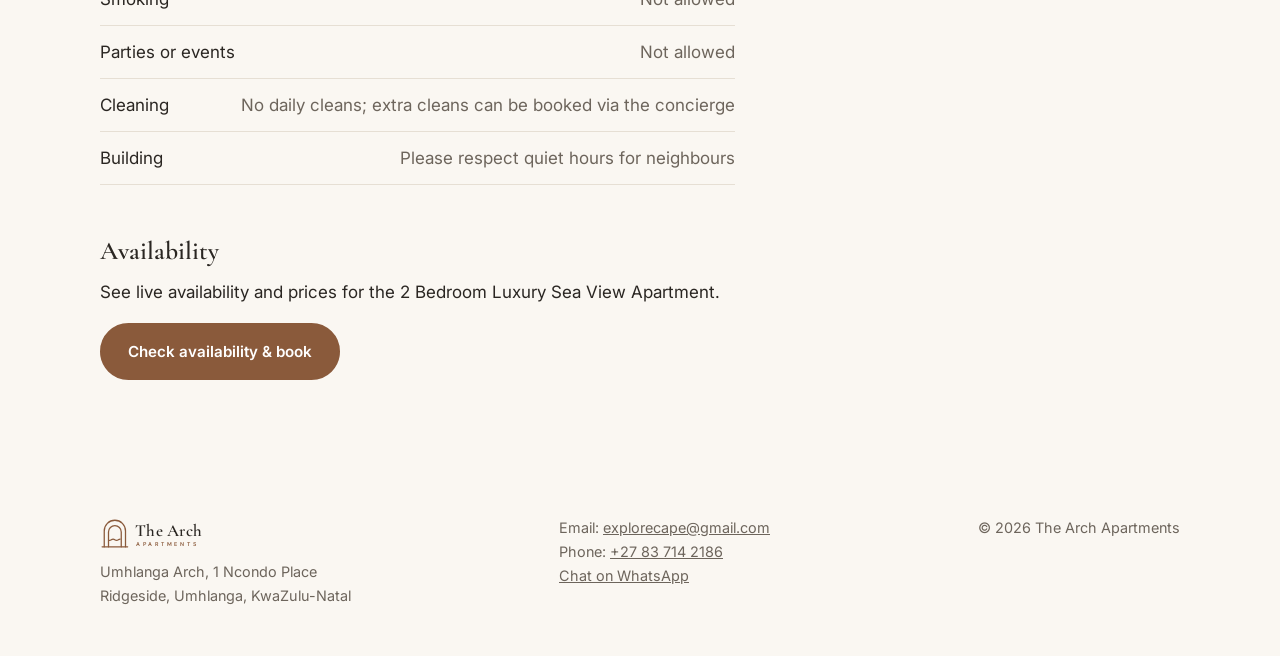
==== commit 08893837: "Add contact email, phone and WhatsApp Book buttons open a WhatsApp chat with a prefilled availabilit" ====
--- a/apartment-1.html
+++ b/apartment-1.html
@@ -1,18 +1,32 @@
 <!DOCTYPE html>
-<html lang="en-GB">
+<html lang="en-ZA">
 <head>
   <meta charset="utf-8">
   <meta name="viewport" content="width=device-width, initial-scale=1">
-  <title>2 Bedroom Luxury Sea View Apartment | The Arch Apartments, Umhlanga</title>
-  <meta name="description" content="2 Bedroom Luxury Sea View Apartment at The Arch, Umhlanga: Two bedrooms, two bathrooms and a sunny balcony looking straight down the coast.">
-  <meta property="og:title" content="2 Bedroom Luxury Sea View Apartment | The Arch Apartments, Umhlanga">
-  <meta property="og:description" content="2 Bedroom Luxury Sea View Apartment at The Arch, Umhlanga: Two bedrooms, two bathrooms and a sunny balcony looking straight down the coast.">
-  <meta property="og:image" content="images/building/view-south.jpg">
+  <title>2 Bedroom Luxury Sea View Apartment | Umhlanga Holiday Apartment | The Arch Apartments</title>
+  <meta name="description" content="2-bedroom self-catering apartment at Umhlanga Arch, Umhlanga Ridge: king and twin rooms, 2 bathrooms, furnished balcony and panoramic ocean views. Sleeps 4.">
+  <link rel="canonical" href="https://kaylag98.github.io/Arch/apartment-1.html">
+  <meta name="robots" content="index, follow">
+  <meta name="theme-color" content="#8a5a3b">
+  <meta property="og:type" content="website">
+  <meta property="og:site_name" content="The Arch Apartments">
+  <meta property="og:locale" content="en_ZA">
+  <meta property="og:url" content="https://kaylag98.github.io/Arch/apartment-1.html">
+  <meta property="og:title" content="2 Bedroom Luxury Sea View Apartment | Umhlanga Holiday Apartment | The Arch Apartments">
+  <meta property="og:description" content="2-bedroom self-catering apartment at Umhlanga Arch, Umhlanga Ridge: king and twin rooms, 2 bathrooms, furnished balcony and panoramic ocean views. Sleeps 4.">
+  <meta property="og:image" content="https://kaylag98.github.io/Arch/images/apartment-1/cover.jpg">
+  <meta name="twitter:card" content="summary_large_image">
+  <meta name="twitter:title" content="2 Bedroom Luxury Sea View Apartment | Umhlanga Holiday Apartment | The Arch Apartments">
+  <meta name="twitter:description" content="2-bedroom self-catering apartment at Umhlanga Arch, Umhlanga Ridge: king and twin rooms, 2 bathrooms, furnished balcony and panoramic ocean views. Sleeps 4.">
+  <meta name="twitter:image" content="https://kaylag98.github.io/Arch/images/apartment-1/cover.jpg">
   <link rel="preconnect" href="https://fonts.googleapis.com">
   <link rel="preconnect" href="https://fonts.gstatic.com" crossorigin>
   <link href="https://fonts.googleapis.com/css2?family=Cormorant+Garamond:wght@500;600&family=DM+Sans:wght@400;500;600&family=Inter:wght@400;600&display=swap" rel="stylesheet">
   <link rel="icon" href="images/brand/icon.svg" type="image/svg+xml">
+  <link rel="apple-touch-icon" href="images/brand/icon.png">
   <link rel="stylesheet" href="css/style.css">
+  <script type="application/ld+json">{"@context": "https://schema.org", "@type": "Apartment", "name": "2 Bedroom Luxury Sea View Apartment", "description": "Unwind and relax as you step into this luxury apartment. Newly built and high up in the iconic Umhlanga Arch, it offers beautiful panoramic views of Umhlanga’s coastline through floor-to-ceiling windows. Whether you are visiting for work or taking a holiday, this apartment is perfect for you.", "url": "https://kaylag98.github.io/Arch/apartment-1.html", "image": ["https://kaylag98.github.io/Arch/images/apartment-1/cover.jpg", "https://kaylag98.github.io/Arch/images/apartment-1/main-bedroom.jpg", "https://kaylag98.github.io/Arch/images/apartment-1/balcony.jpg", "https://kaylag98.github.io/Arch/images/apartment-1/kitchen.jpg", "https://kaylag98.github.io/Arch/images/apartment-1/dining.jpg"], "numberOfBedrooms": 2, "numberOfBathroomsTotal": 2, "occupancy": {"@type": "QuantitativeValue", "maxValue": 4}, "petsAllowed": false, "address": {"@type": "PostalAddress", "streetAddress": "Umhlanga Arch, 1 Ncondo Place", "addressLocality": "Umhlanga", "addressRegion": "KwaZulu-Natal", "addressCountry": "ZA"}, "containedInPlace": {"@id": "https://kaylag98.github.io/Arch/#business"}, "amenityFeature": [{"@type": "LocationFeatureSpecification", "name": "Sea & beach views", "value": true}, {"@type": "LocationFeatureSpecification", "name": "City skyline views", "value": true}, {"@type": "LocationFeatureSpecification", "name": "Furnished balcony", "value": true}, {"@type": "LocationFeatureSpecification", "name": "Air conditioning", "value": true}, {"@type": "LocationFeatureSpecification", "name": "Wi-Fi", "value": true}, {"@type": "LocationFeatureSpecification", "name": "Smart TV", "value": true}, {"@type": "LocationFeatureSpecification", "name": "Fully equipped kitchen", "value": true}, {"@type": "LocationFeatureSpecification", "name": "Cooking basics", "value": true}, {"@type": "LocationFeatureSpecification", "name": "Crockery & cutlery", "value": true}, {"@type": "LocationFeatureSpecification", "name": "Fridge", "value": true}, {"@type": "LocationFeatureSpecification", "name": "Dining table for four", "value": true}, {"@type": "LocationFeatureSpecification", "name": "Fresh bed linen & towels", "value": true}, {"@type": "LocationFeatureSpecification", "name": "Concierge service", "value": true}, {"@type": "LocationFeatureSpecification", "name": "Daily housekeeping on request (extra cost)", "value": true}, {"@type": "LocationFeatureSpecification", "name": "Up to 2 parking bays", "value": true}, {"@type": "LocationFeatureSpecification", "name": "Biometric access & 24hr security", "value": true}]}</script>
+  <script type="application/ld+json">{"@context": "https://schema.org", "@type": "BreadcrumbList", "itemListElement": [{"@type": "ListItem", "position": 1, "name": "Home", "item": "https://kaylag98.github.io/Arch/"}, {"@type": "ListItem", "position": 2, "name": "2 Bedroom Luxury Sea View Apartment", "item": "https://kaylag98.github.io/Arch/apartment-1.html"}]}</script>
 </head>
 <body>
 
@@ -111,8 +125,9 @@
   <div class="container footer-inner">
     <div><span class="footer-logo"><svg class="logo" viewBox="0 0 300 64" role="img" aria-label="The Arch Apartments">  <g fill="none" stroke="var(--accent)" stroke-width="2.4" stroke-linecap="round" stroke-linejoin="round">    <path d="M8 58V28a20 20 0 0 1 40 0v30"/>    <path d="M16 58V30a12 12 0 0 1 24 0v28"/>    <path d="M18 46c3.3 0 3.3-2.6 6.6-2.6s3.3 2.6 6.6 2.6 3.3-2.6 6.6-2.6"/>    <path d="M4 58h48"/>  </g>  <text x="66" y="38" font-family="Cormorant Garamond, Georgia, serif" font-size="32" font-weight="600" fill="var(--ink)" letter-spacing="0.5">The Arch</text>  <text x="67.5" y="56" font-family="DM Sans, Helvetica Neue, Arial, sans-serif" font-size="10.5" font-weight="600" fill="var(--accent)" letter-spacing="5.2">APARTMENTS</text></svg></span>Umhlanga Arch, 1 Ncondo Place<br>Ridgeside, Umhlanga, KwaZulu-Natal</div>
     <div>
-      Email: <a data-email href="#"></a><br>
-      <span data-phone-wrap>Phone / WhatsApp: <a data-phone href="#"></a></span>
+      Email: <a data-email href="mailto:explorecape@gmail.com">explorecape@gmail.com</a><br>
+      <span data-phone-wrap>Phone: <a data-phone href="tel:+27837142186">+27 83 714 2186</a></span><br>
+      <span data-whatsapp-wrap><a data-whatsapp href="https://wa.me/27837142186">Chat on WhatsApp</a></span>
     </div>
     <div>© <span id="year"></span> The Arch Apartments</div>
   </div>
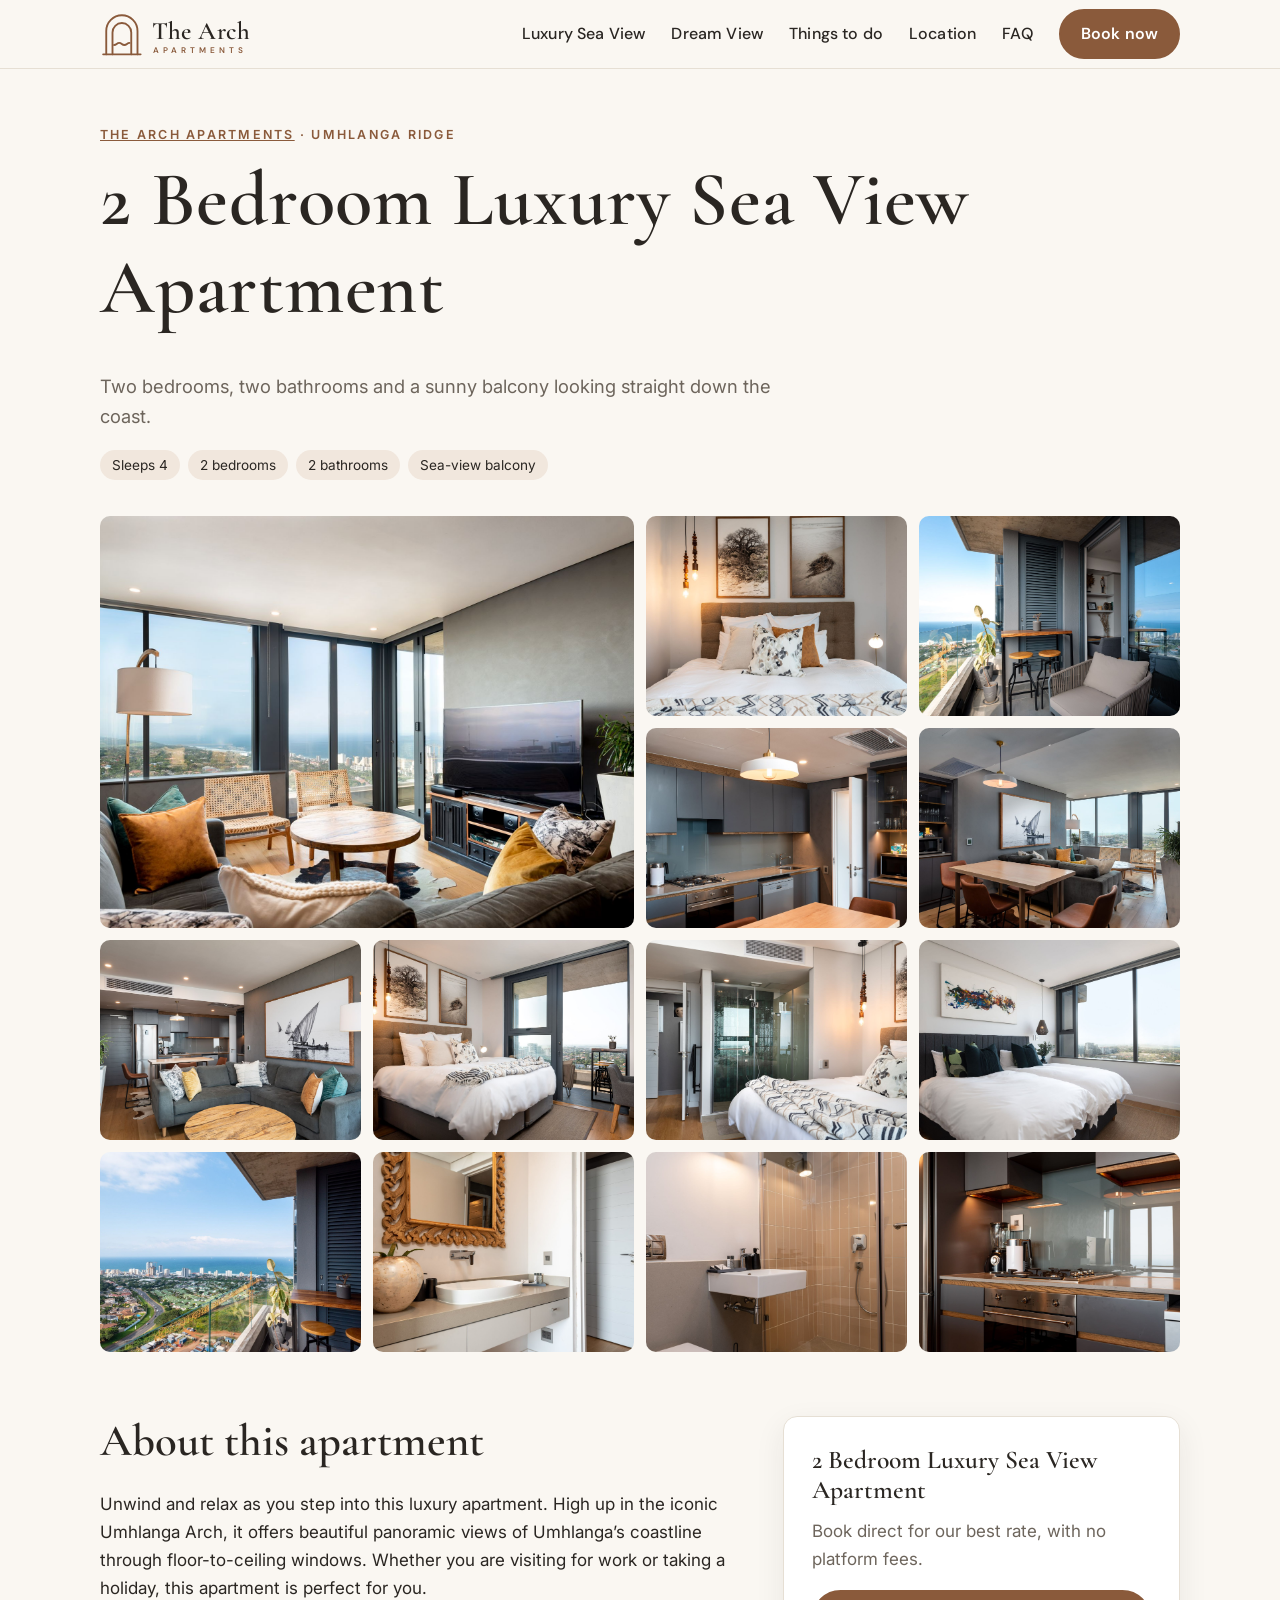
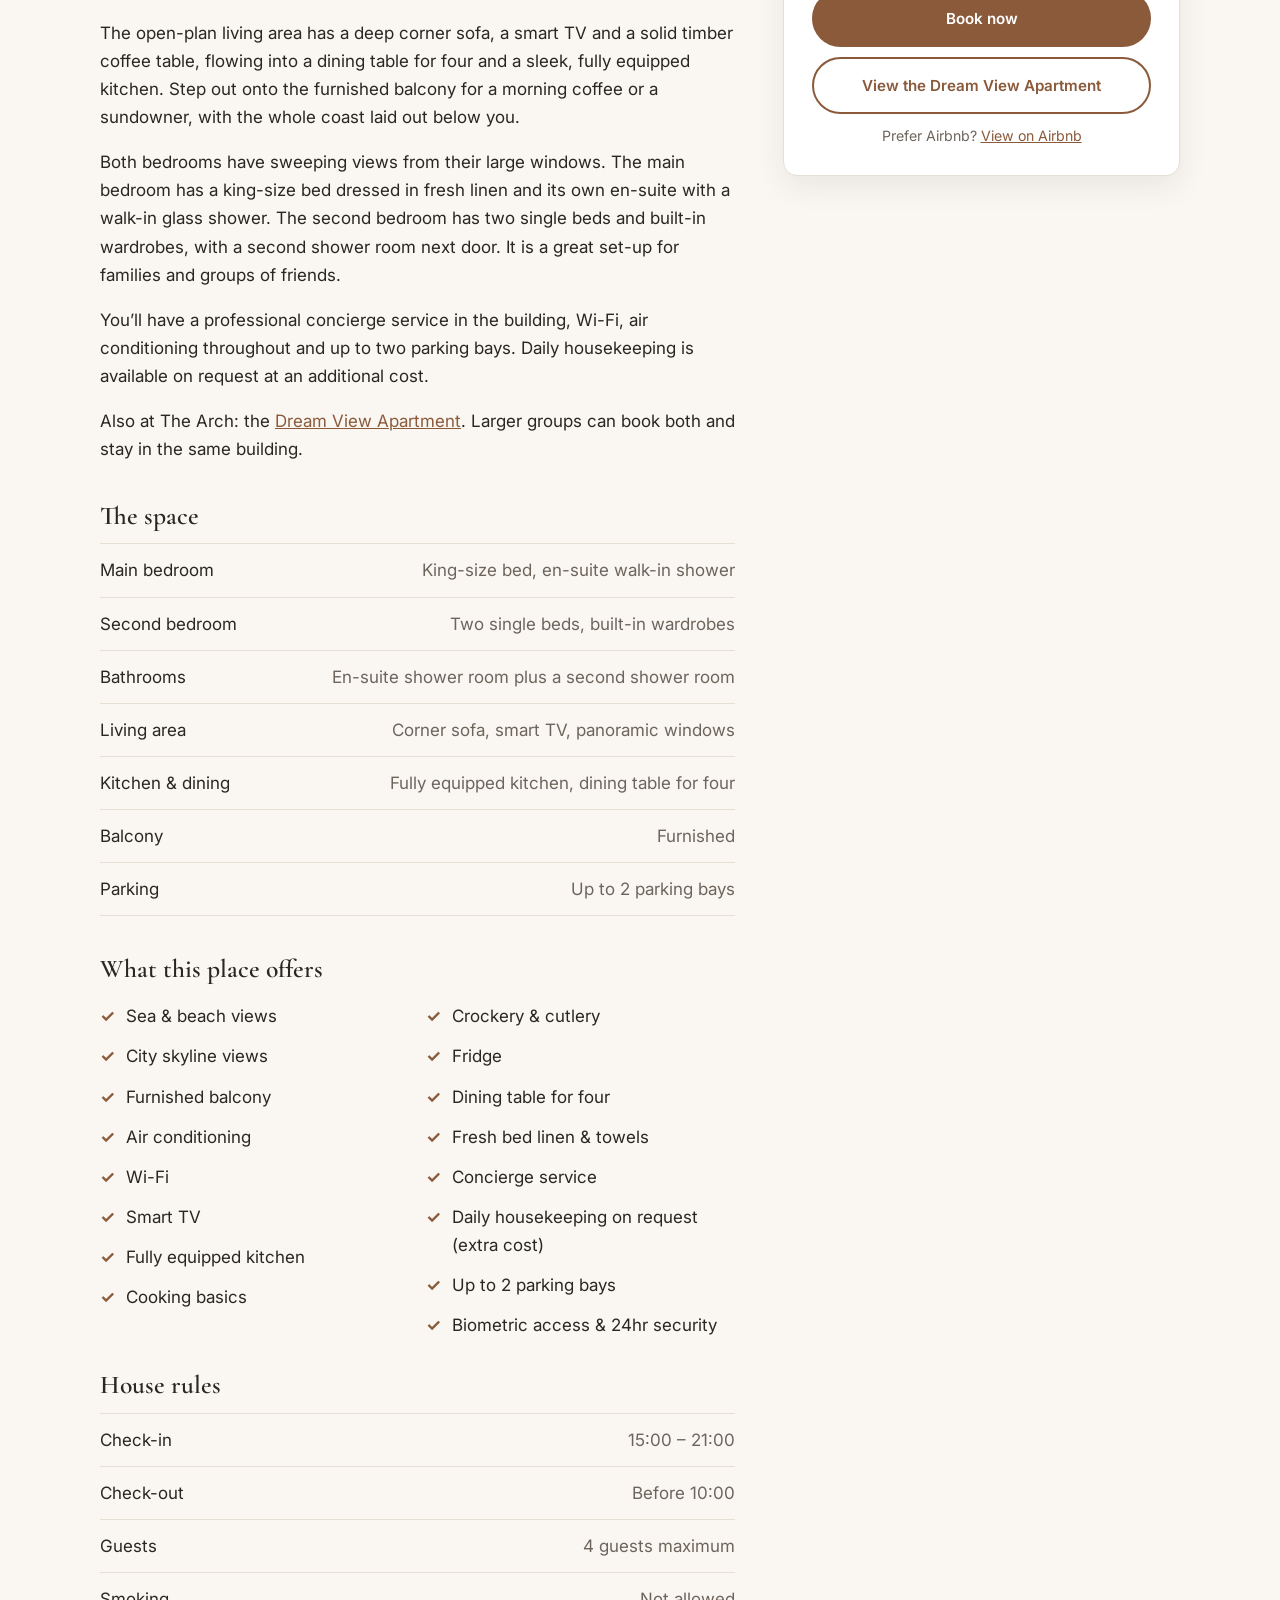
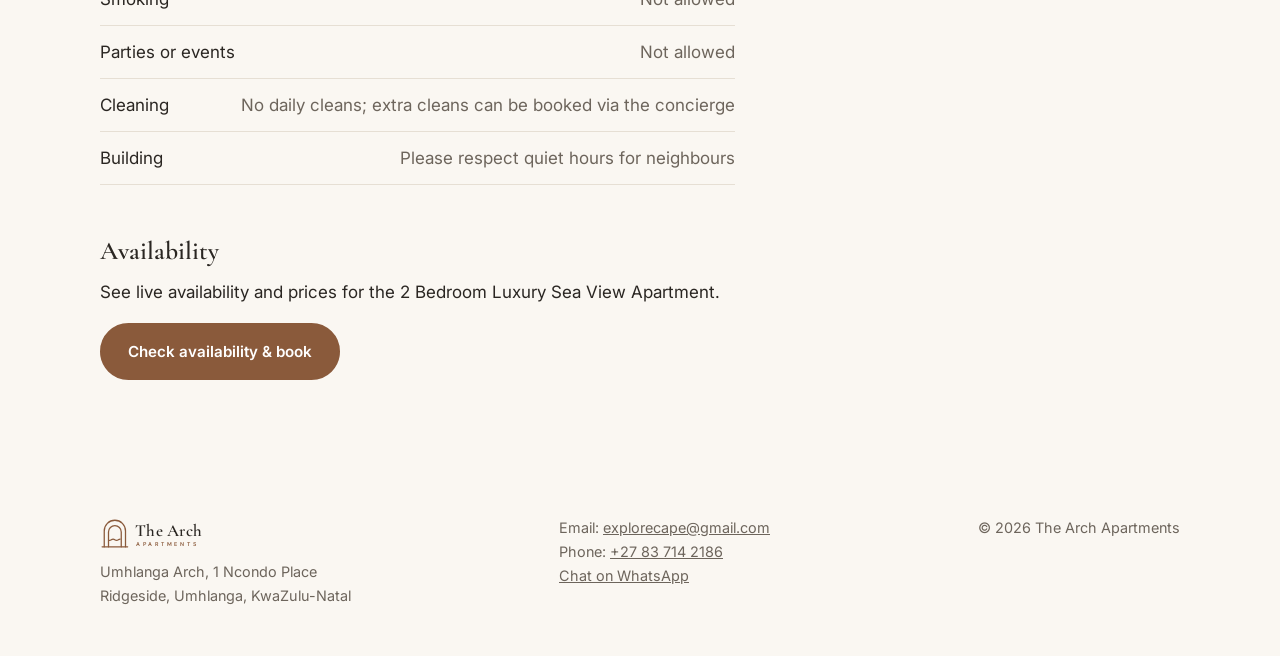
==== commit cf5f6963: "Remove 'newly built' from the 2 bedroom apartment description Co-Authored-By: Claude Opus 5.5 <norep" ====
--- a/apartment-1.html
+++ b/apartment-1.html
@@ -25,7 +25,7 @@
   <link rel="icon" href="images/brand/icon.svg" type="image/svg+xml">
   <link rel="apple-touch-icon" href="images/brand/icon.png">
   <link rel="stylesheet" href="css/style.css">
-  <script type="application/ld+json">{"@context": "https://schema.org", "@type": "Apartment", "name": "2 Bedroom Luxury Sea View Apartment", "description": "Unwind and relax as you step into this luxury apartment. Newly built and high up in the iconic Umhlanga Arch, it offers beautiful panoramic views of Umhlanga’s coastline through floor-to-ceiling windows. Whether you are visiting for work or taking a holiday, this apartment is perfect for you.", "url": "https://kaylag98.github.io/Arch/apartment-1.html", "image": ["https://kaylag98.github.io/Arch/images/apartment-1/cover.jpg", "https://kaylag98.github.io/Arch/images/apartment-1/main-bedroom.jpg", "https://kaylag98.github.io/Arch/images/apartment-1/balcony.jpg", "https://kaylag98.github.io/Arch/images/apartment-1/kitchen.jpg", "https://kaylag98.github.io/Arch/images/apartment-1/dining.jpg"], "numberOfBedrooms": 2, "numberOfBathroomsTotal": 2, "occupancy": {"@type": "QuantitativeValue", "maxValue": 4}, "petsAllowed": false, "address": {"@type": "PostalAddress", "streetAddress": "Umhlanga Arch, 1 Ncondo Place", "addressLocality": "Umhlanga", "addressRegion": "KwaZulu-Natal", "addressCountry": "ZA"}, "containedInPlace": {"@id": "https://kaylag98.github.io/Arch/#business"}, "amenityFeature": [{"@type": "LocationFeatureSpecification", "name": "Sea & beach views", "value": true}, {"@type": "LocationFeatureSpecification", "name": "City skyline views", "value": true}, {"@type": "LocationFeatureSpecification", "name": "Furnished balcony", "value": true}, {"@type": "LocationFeatureSpecification", "name": "Air conditioning", "value": true}, {"@type": "LocationFeatureSpecification", "name": "Wi-Fi", "value": true}, {"@type": "LocationFeatureSpecification", "name": "Smart TV", "value": true}, {"@type": "LocationFeatureSpecification", "name": "Fully equipped kitchen", "value": true}, {"@type": "LocationFeatureSpecification", "name": "Cooking basics", "value": true}, {"@type": "LocationFeatureSpecification", "name": "Crockery & cutlery", "value": true}, {"@type": "LocationFeatureSpecification", "name": "Fridge", "value": true}, {"@type": "LocationFeatureSpecification", "name": "Dining table for four", "value": true}, {"@type": "LocationFeatureSpecification", "name": "Fresh bed linen & towels", "value": true}, {"@type": "LocationFeatureSpecification", "name": "Concierge service", "value": true}, {"@type": "LocationFeatureSpecification", "name": "Daily housekeeping on request (extra cost)", "value": true}, {"@type": "LocationFeatureSpecification", "name": "Up to 2 parking bays", "value": true}, {"@type": "LocationFeatureSpecification", "name": "Biometric access & 24hr security", "value": true}]}</script>
+  <script type="application/ld+json">{"@context": "https://schema.org", "@type": "Apartment", "name": "2 Bedroom Luxury Sea View Apartment", "description": "Unwind and relax as you step into this luxury apartment. High up in the iconic Umhlanga Arch, it offers beautiful panoramic views of Umhlanga’s coastline through floor-to-ceiling windows. Whether you are visiting for work or taking a holiday, this apartment is perfect for you.", "url": "https://kaylag98.github.io/Arch/apartment-1.html", "image": ["https://kaylag98.github.io/Arch/images/apartment-1/cover.jpg", "https://kaylag98.github.io/Arch/images/apartment-1/main-bedroom.jpg", "https://kaylag98.github.io/Arch/images/apartment-1/balcony.jpg", "https://kaylag98.github.io/Arch/images/apartment-1/kitchen.jpg", "https://kaylag98.github.io/Arch/images/apartment-1/dining.jpg"], "numberOfBedrooms": 2, "numberOfBathroomsTotal": 2, "occupancy": {"@type": "QuantitativeValue", "maxValue": 4}, "petsAllowed": false, "address": {"@type": "PostalAddress", "streetAddress": "Umhlanga Arch, 1 Ncondo Place", "addressLocality": "Umhlanga", "addressRegion": "KwaZulu-Natal", "addressCountry": "ZA"}, "containedInPlace": {"@id": "https://kaylag98.github.io/Arch/#business"}, "amenityFeature": [{"@type": "LocationFeatureSpecification", "name": "Sea & beach views", "value": true}, {"@type": "LocationFeatureSpecification", "name": "City skyline views", "value": true}, {"@type": "LocationFeatureSpecification", "name": "Furnished balcony", "value": true}, {"@type": "LocationFeatureSpecification", "name": "Air conditioning", "value": true}, {"@type": "LocationFeatureSpecification", "name": "Wi-Fi", "value": true}, {"@type": "LocationFeatureSpecification", "name": "Smart TV", "value": true}, {"@type": "LocationFeatureSpecification", "name": "Fully equipped kitchen", "value": true}, {"@type": "LocationFeatureSpecification", "name": "Cooking basics", "value": true}, {"@type": "LocationFeatureSpecification", "name": "Crockery & cutlery", "value": true}, {"@type": "LocationFeatureSpecification", "name": "Fridge", "value": true}, {"@type": "LocationFeatureSpecification", "name": "Dining table for four", "value": true}, {"@type": "LocationFeatureSpecification", "name": "Fresh bed linen & towels", "value": true}, {"@type": "LocationFeatureSpecification", "name": "Concierge service", "value": true}, {"@type": "LocationFeatureSpecification", "name": "Daily housekeeping on request (extra cost)", "value": true}, {"@type": "LocationFeatureSpecification", "name": "Up to 2 parking bays", "value": true}, {"@type": "LocationFeatureSpecification", "name": "Biometric access & 24hr security", "value": true}]}</script>
   <script type="application/ld+json">{"@context": "https://schema.org", "@type": "BreadcrumbList", "itemListElement": [{"@type": "ListItem", "position": 1, "name": "Home", "item": "https://kaylag98.github.io/Arch/"}, {"@type": "ListItem", "position": 2, "name": "2 Bedroom Luxury Sea View Apartment", "item": "https://kaylag98.github.io/Arch/apartment-1.html"}]}</script>
 </head>
 <body>
@@ -73,7 +73,7 @@
   <div class="container apt-layout">
     <div>
       <h2>About this apartment</h2>
-      <p>Unwind and relax as you step into this luxury apartment. Newly built and high up in the iconic Umhlanga Arch, it offers beautiful panoramic views of Umhlanga’s coastline through floor-to-ceiling windows. Whether you are visiting for work or taking a holiday, this apartment is perfect for you.</p>
+      <p>Unwind and relax as you step into this luxury apartment. High up in the iconic Umhlanga Arch, it offers beautiful panoramic views of Umhlanga’s coastline through floor-to-ceiling windows. Whether you are visiting for work or taking a holiday, this apartment is perfect for you.</p>
       <p>The open-plan living area has a deep corner sofa, a smart TV and a solid timber coffee table, flowing into a dining table for four and a sleek, fully equipped kitchen. Step out onto the furnished balcony for a morning coffee or a sundowner, with the whole coast laid out below you.</p>
       <p>Both bedrooms have sweeping views from their large windows. The main bedroom has a king-size bed dressed in fresh linen and its own en-suite with a walk-in glass shower. The second bedroom has two single beds and built-in wardrobes, with a second shower room next door. It is a great set-up for families and groups of friends.</p>
       <p>You’ll have a professional concierge service in the building, Wi-Fi, air conditioning throughout and up to two parking bays. Daily housekeeping is available on request at an additional cost.</p>
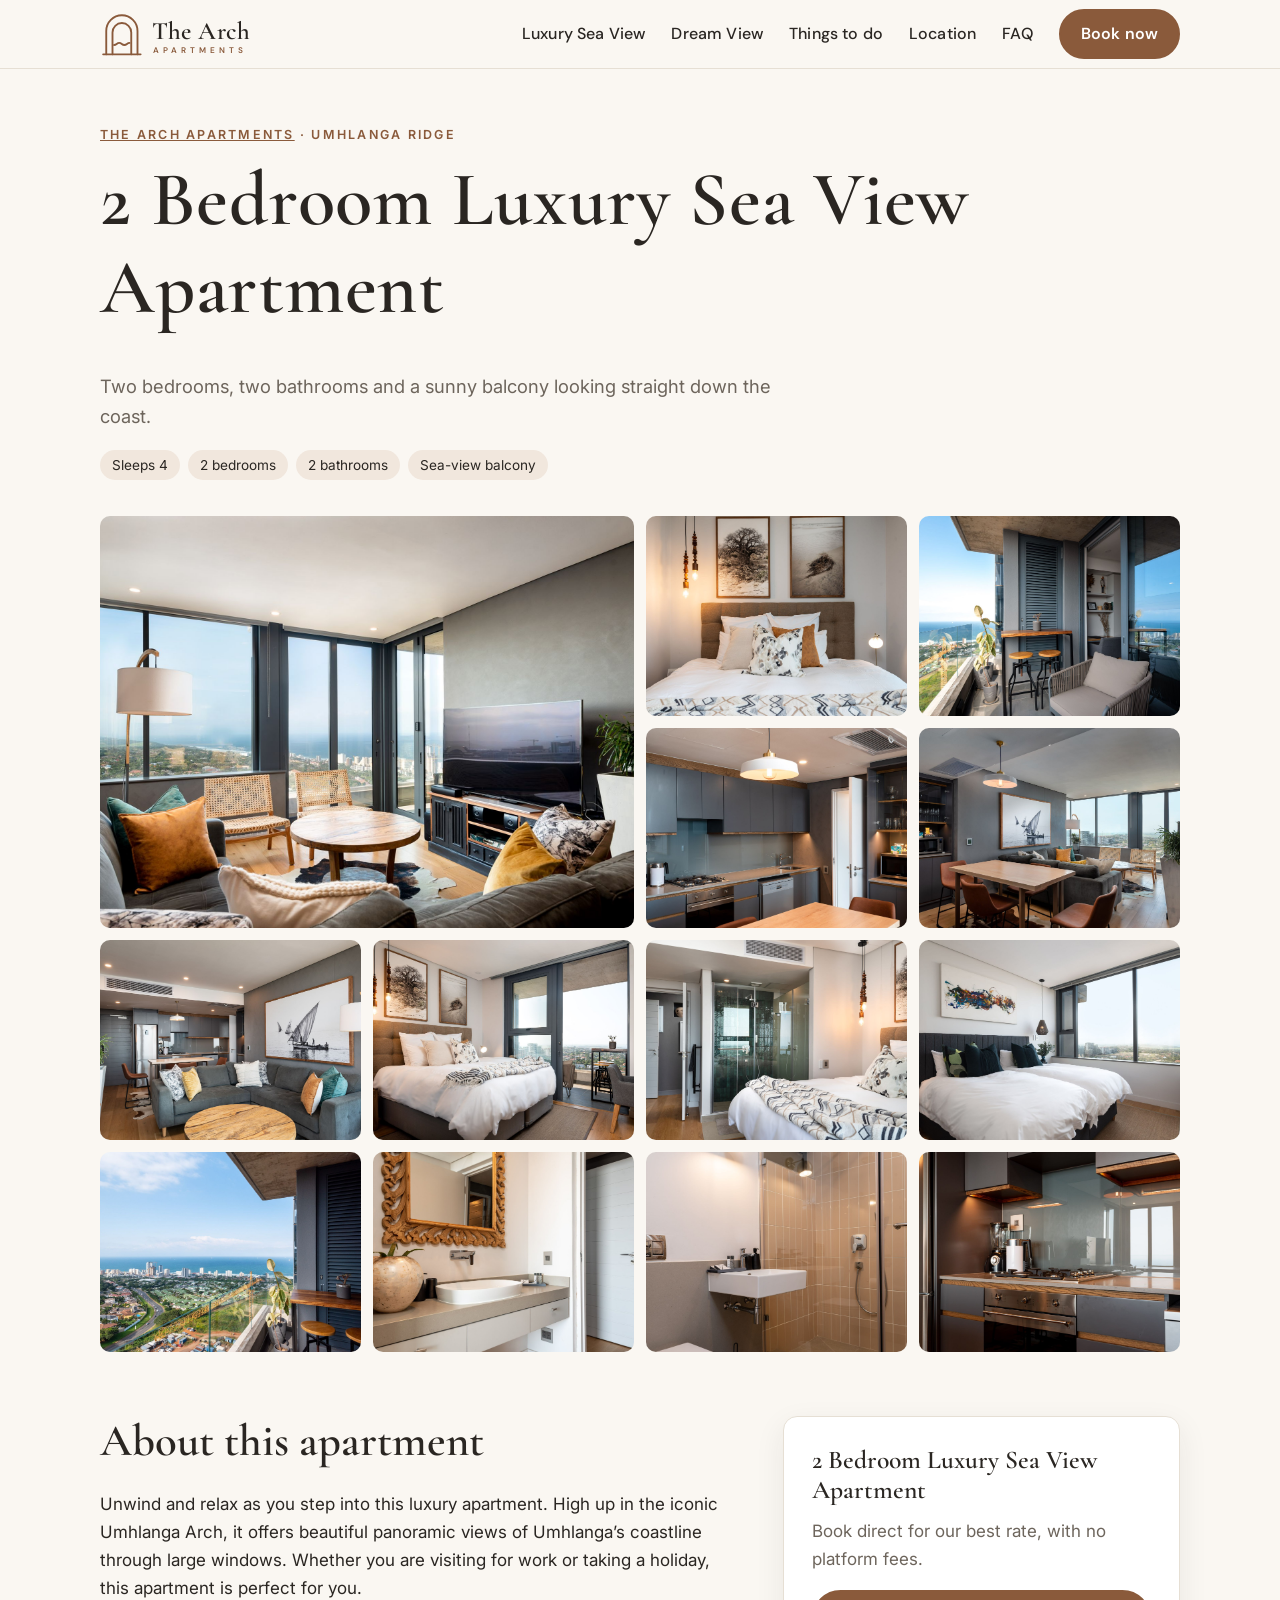
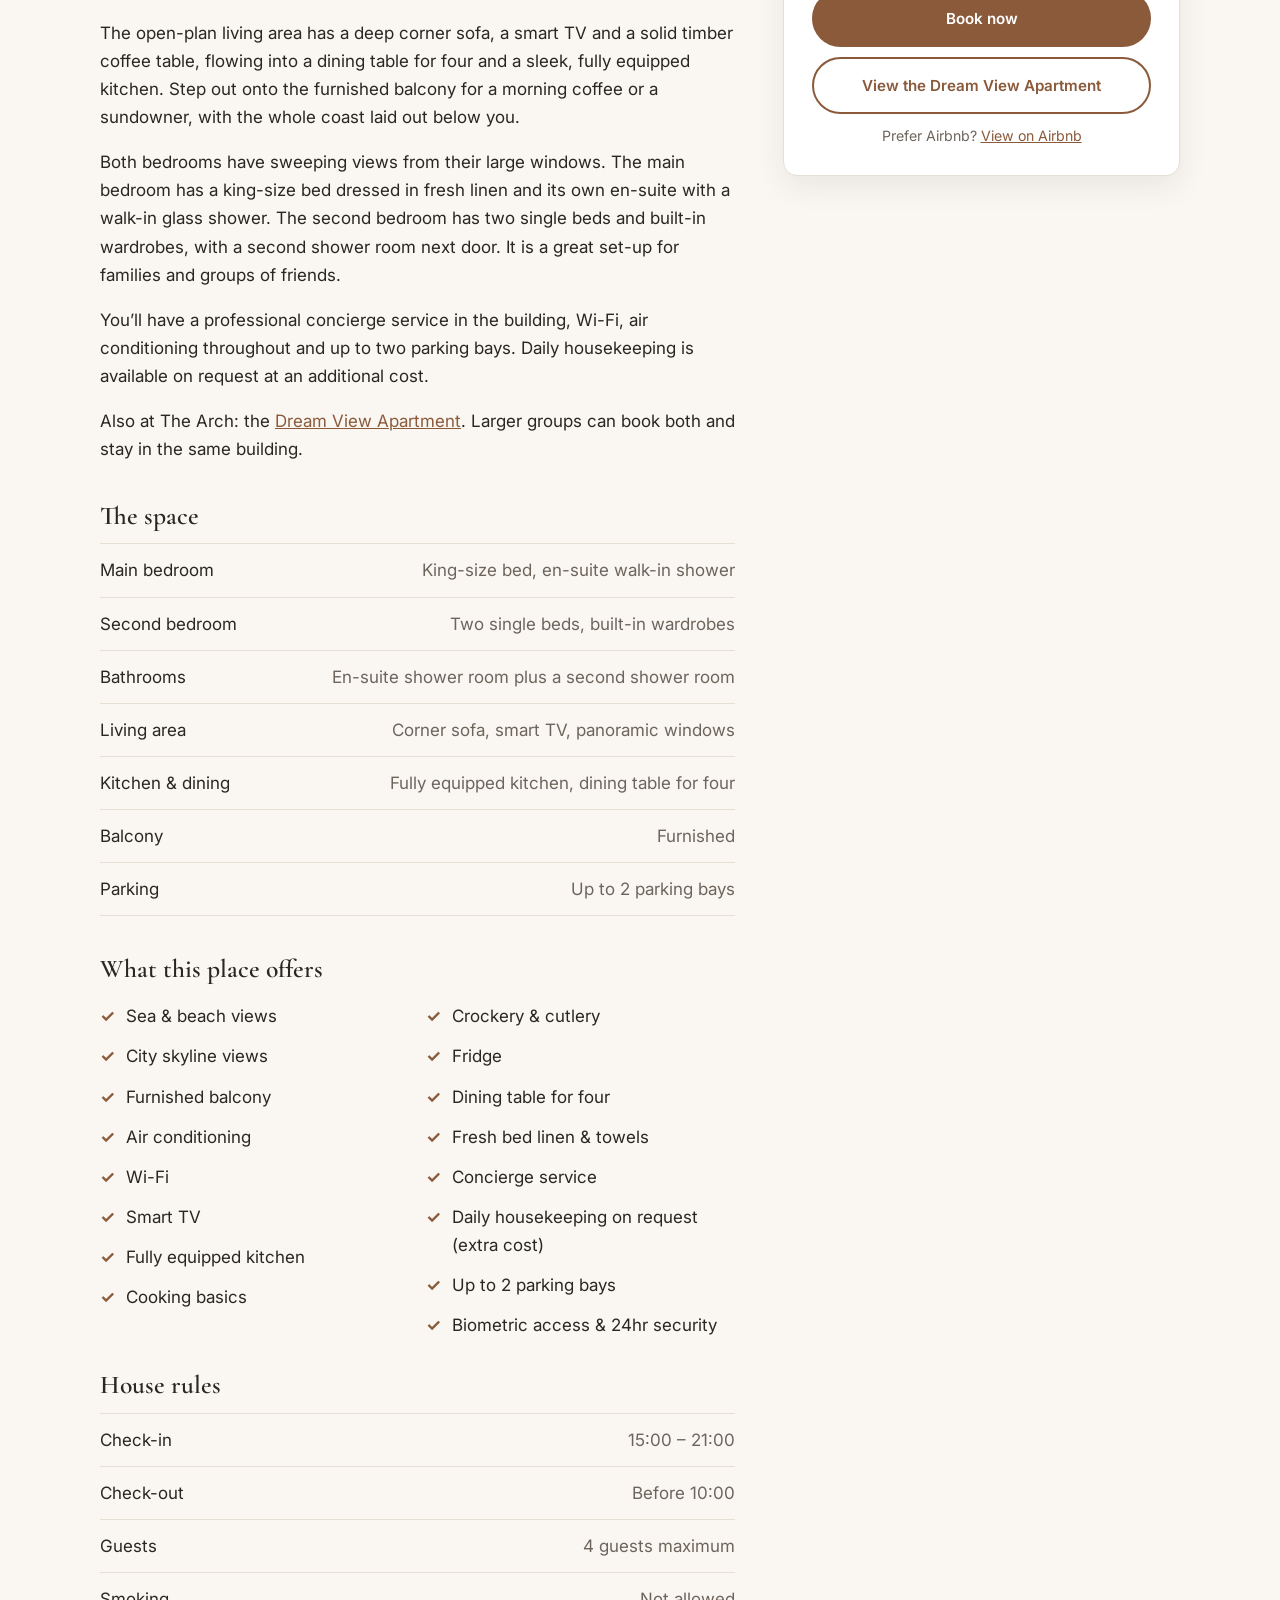
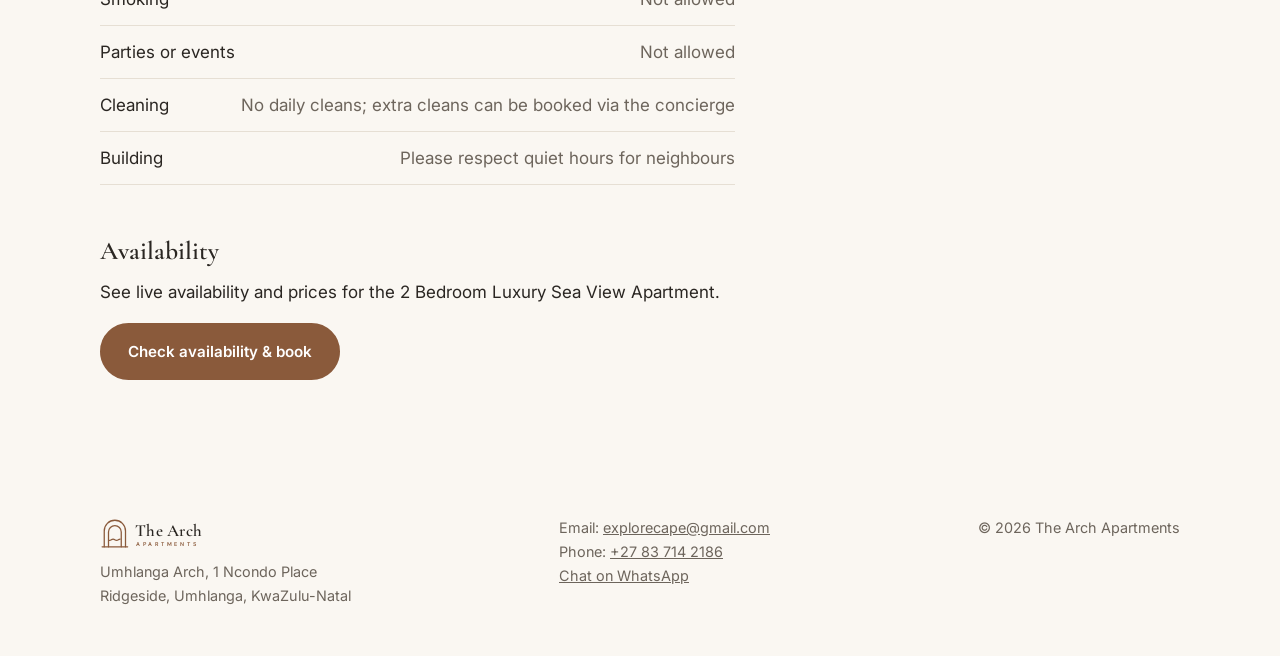
==== commit a57a5b44: "Describe windows as large rather than floor-to-ceiling Co-Authored-By: Claude Opus 5.5 <noreply@anth" ====
--- a/apartment-1.html
+++ b/apartment-1.html
@@ -25,7 +25,7 @@
   <link rel="icon" href="images/brand/icon.svg" type="image/svg+xml">
   <link rel="apple-touch-icon" href="images/brand/icon.png">
   <link rel="stylesheet" href="css/style.css">
-  <script type="application/ld+json">{"@context": "https://schema.org", "@type": "Apartment", "name": "2 Bedroom Luxury Sea View Apartment", "description": "Unwind and relax as you step into this luxury apartment. High up in the iconic Umhlanga Arch, it offers beautiful panoramic views of Umhlanga’s coastline through floor-to-ceiling windows. Whether you are visiting for work or taking a holiday, this apartment is perfect for you.", "url": "https://kaylag98.github.io/Arch/apartment-1.html", "image": ["https://kaylag98.github.io/Arch/images/apartment-1/cover.jpg", "https://kaylag98.github.io/Arch/images/apartment-1/main-bedroom.jpg", "https://kaylag98.github.io/Arch/images/apartment-1/balcony.jpg", "https://kaylag98.github.io/Arch/images/apartment-1/kitchen.jpg", "https://kaylag98.github.io/Arch/images/apartment-1/dining.jpg"], "numberOfBedrooms": 2, "numberOfBathroomsTotal": 2, "occupancy": {"@type": "QuantitativeValue", "maxValue": 4}, "petsAllowed": false, "address": {"@type": "PostalAddress", "streetAddress": "Umhlanga Arch, 1 Ncondo Place", "addressLocality": "Umhlanga", "addressRegion": "KwaZulu-Natal", "addressCountry": "ZA"}, "containedInPlace": {"@id": "https://kaylag98.github.io/Arch/#business"}, "amenityFeature": [{"@type": "LocationFeatureSpecification", "name": "Sea & beach views", "value": true}, {"@type": "LocationFeatureSpecification", "name": "City skyline views", "value": true}, {"@type": "LocationFeatureSpecification", "name": "Furnished balcony", "value": true}, {"@type": "LocationFeatureSpecification", "name": "Air conditioning", "value": true}, {"@type": "LocationFeatureSpecification", "name": "Wi-Fi", "value": true}, {"@type": "LocationFeatureSpecification", "name": "Smart TV", "value": true}, {"@type": "LocationFeatureSpecification", "name": "Fully equipped kitchen", "value": true}, {"@type": "LocationFeatureSpecification", "name": "Cooking basics", "value": true}, {"@type": "LocationFeatureSpecification", "name": "Crockery & cutlery", "value": true}, {"@type": "LocationFeatureSpecification", "name": "Fridge", "value": true}, {"@type": "LocationFeatureSpecification", "name": "Dining table for four", "value": true}, {"@type": "LocationFeatureSpecification", "name": "Fresh bed linen & towels", "value": true}, {"@type": "LocationFeatureSpecification", "name": "Concierge service", "value": true}, {"@type": "LocationFeatureSpecification", "name": "Daily housekeeping on request (extra cost)", "value": true}, {"@type": "LocationFeatureSpecification", "name": "Up to 2 parking bays", "value": true}, {"@type": "LocationFeatureSpecification", "name": "Biometric access & 24hr security", "value": true}]}</script>
+  <script type="application/ld+json">{"@context": "https://schema.org", "@type": "Apartment", "name": "2 Bedroom Luxury Sea View Apartment", "description": "Unwind and relax as you step into this luxury apartment. High up in the iconic Umhlanga Arch, it offers beautiful panoramic views of Umhlanga’s coastline through large windows. Whether you are visiting for work or taking a holiday, this apartment is perfect for you.", "url": "https://kaylag98.github.io/Arch/apartment-1.html", "image": ["https://kaylag98.github.io/Arch/images/apartment-1/cover.jpg", "https://kaylag98.github.io/Arch/images/apartment-1/main-bedroom.jpg", "https://kaylag98.github.io/Arch/images/apartment-1/balcony.jpg", "https://kaylag98.github.io/Arch/images/apartment-1/kitchen.jpg", "https://kaylag98.github.io/Arch/images/apartment-1/dining.jpg"], "numberOfBedrooms": 2, "numberOfBathroomsTotal": 2, "occupancy": {"@type": "QuantitativeValue", "maxValue": 4}, "petsAllowed": false, "address": {"@type": "PostalAddress", "streetAddress": "Umhlanga Arch, 1 Ncondo Place", "addressLocality": "Umhlanga", "addressRegion": "KwaZulu-Natal", "addressCountry": "ZA"}, "containedInPlace": {"@id": "https://kaylag98.github.io/Arch/#business"}, "amenityFeature": [{"@type": "LocationFeatureSpecification", "name": "Sea & beach views", "value": true}, {"@type": "LocationFeatureSpecification", "name": "City skyline views", "value": true}, {"@type": "LocationFeatureSpecification", "name": "Furnished balcony", "value": true}, {"@type": "LocationFeatureSpecification", "name": "Air conditioning", "value": true}, {"@type": "LocationFeatureSpecification", "name": "Wi-Fi", "value": true}, {"@type": "LocationFeatureSpecification", "name": "Smart TV", "value": true}, {"@type": "LocationFeatureSpecification", "name": "Fully equipped kitchen", "value": true}, {"@type": "LocationFeatureSpecification", "name": "Cooking basics", "value": true}, {"@type": "LocationFeatureSpecification", "name": "Crockery & cutlery", "value": true}, {"@type": "LocationFeatureSpecification", "name": "Fridge", "value": true}, {"@type": "LocationFeatureSpecification", "name": "Dining table for four", "value": true}, {"@type": "LocationFeatureSpecification", "name": "Fresh bed linen & towels", "value": true}, {"@type": "LocationFeatureSpecification", "name": "Concierge service", "value": true}, {"@type": "LocationFeatureSpecification", "name": "Daily housekeeping on request (extra cost)", "value": true}, {"@type": "LocationFeatureSpecification", "name": "Up to 2 parking bays", "value": true}, {"@type": "LocationFeatureSpecification", "name": "Biometric access & 24hr security", "value": true}]}</script>
   <script type="application/ld+json">{"@context": "https://schema.org", "@type": "BreadcrumbList", "itemListElement": [{"@type": "ListItem", "position": 1, "name": "Home", "item": "https://kaylag98.github.io/Arch/"}, {"@type": "ListItem", "position": 2, "name": "2 Bedroom Luxury Sea View Apartment", "item": "https://kaylag98.github.io/Arch/apartment-1.html"}]}</script>
 </head>
 <body>
@@ -73,7 +73,7 @@
   <div class="container apt-layout">
     <div>
       <h2>About this apartment</h2>
-      <p>Unwind and relax as you step into this luxury apartment. High up in the iconic Umhlanga Arch, it offers beautiful panoramic views of Umhlanga’s coastline through floor-to-ceiling windows. Whether you are visiting for work or taking a holiday, this apartment is perfect for you.</p>
+      <p>Unwind and relax as you step into this luxury apartment. High up in the iconic Umhlanga Arch, it offers beautiful panoramic views of Umhlanga’s coastline through large windows. Whether you are visiting for work or taking a holiday, this apartment is perfect for you.</p>
       <p>The open-plan living area has a deep corner sofa, a smart TV and a solid timber coffee table, flowing into a dining table for four and a sleek, fully equipped kitchen. Step out onto the furnished balcony for a morning coffee or a sundowner, with the whole coast laid out below you.</p>
       <p>Both bedrooms have sweeping views from their large windows. The main bedroom has a king-size bed dressed in fresh linen and its own en-suite with a walk-in glass shower. The second bedroom has two single beds and built-in wardrobes, with a second shower room next door. It is a great set-up for families and groups of friends.</p>
       <p>You’ll have a professional concierge service in the building, Wi-Fi, air conditioning throughout and up to two parking bays. Daily housekeeping is available on request at an additional cost.</p>
